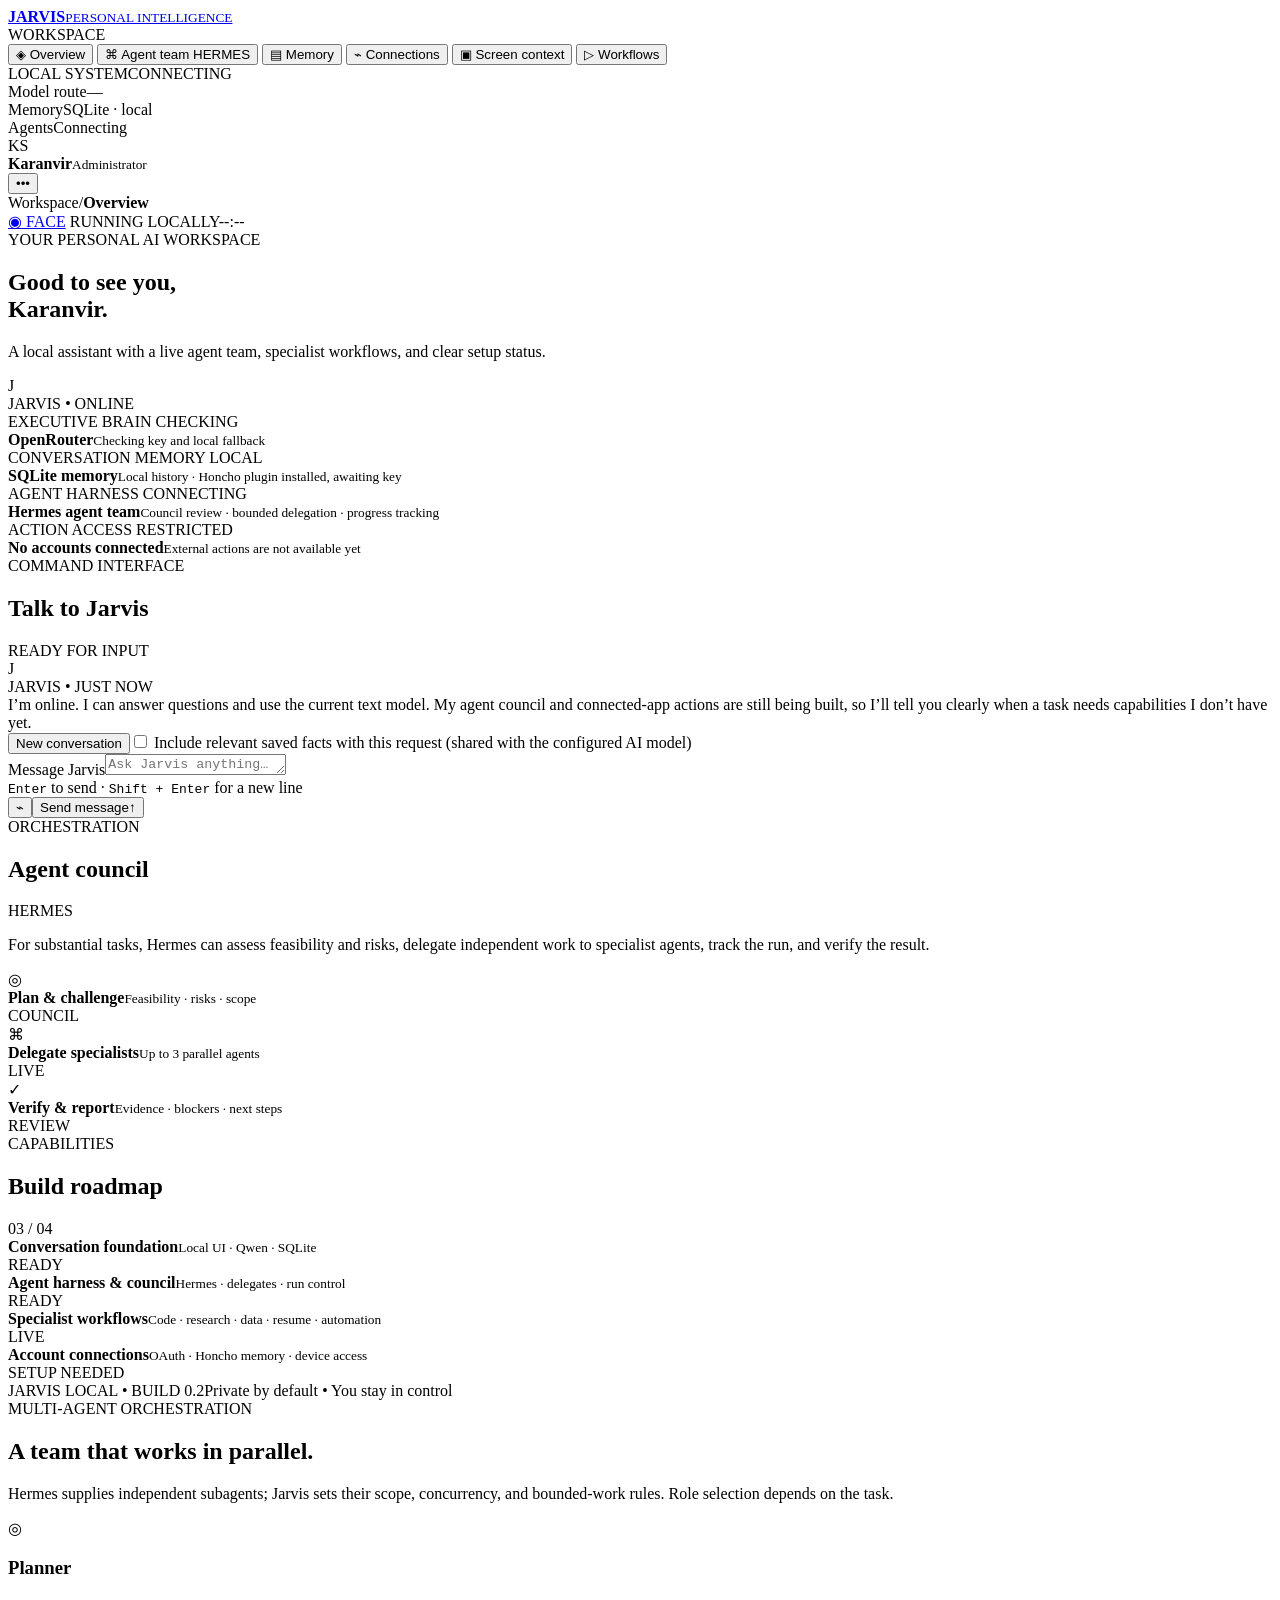
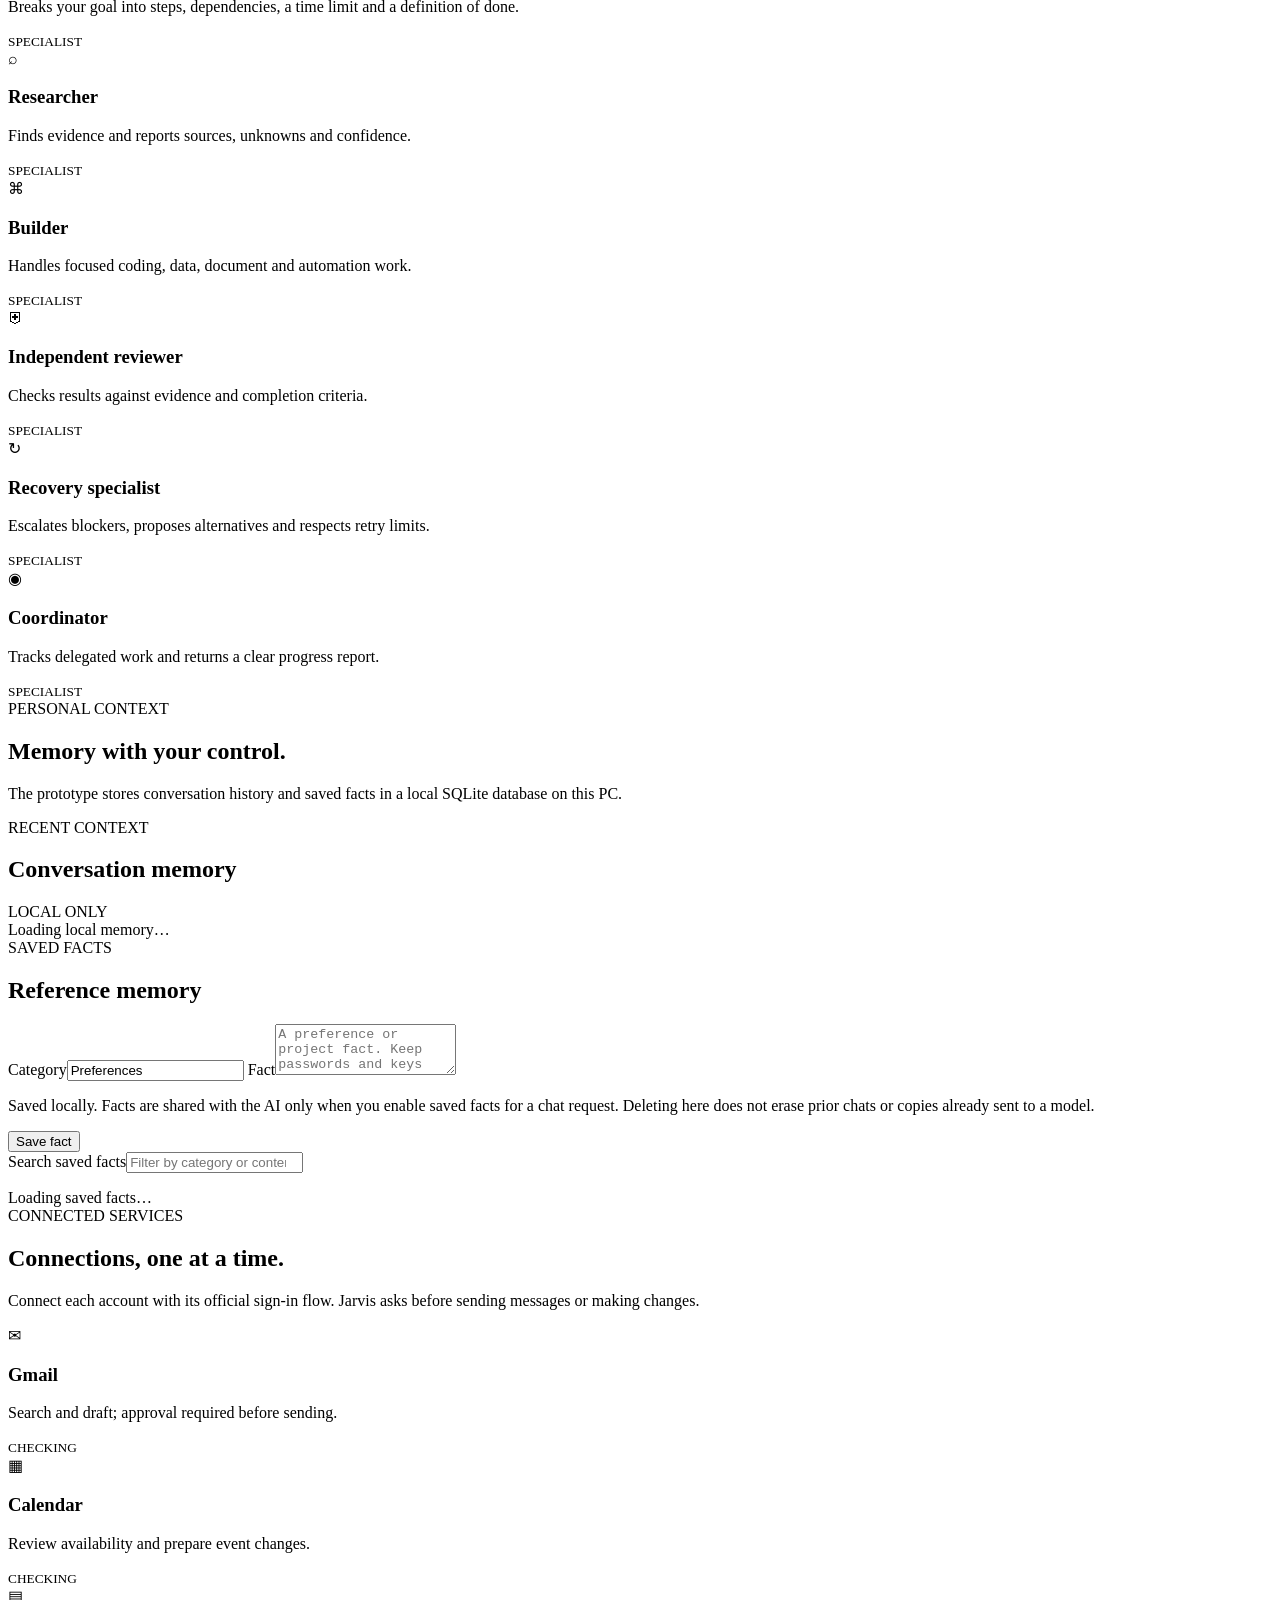
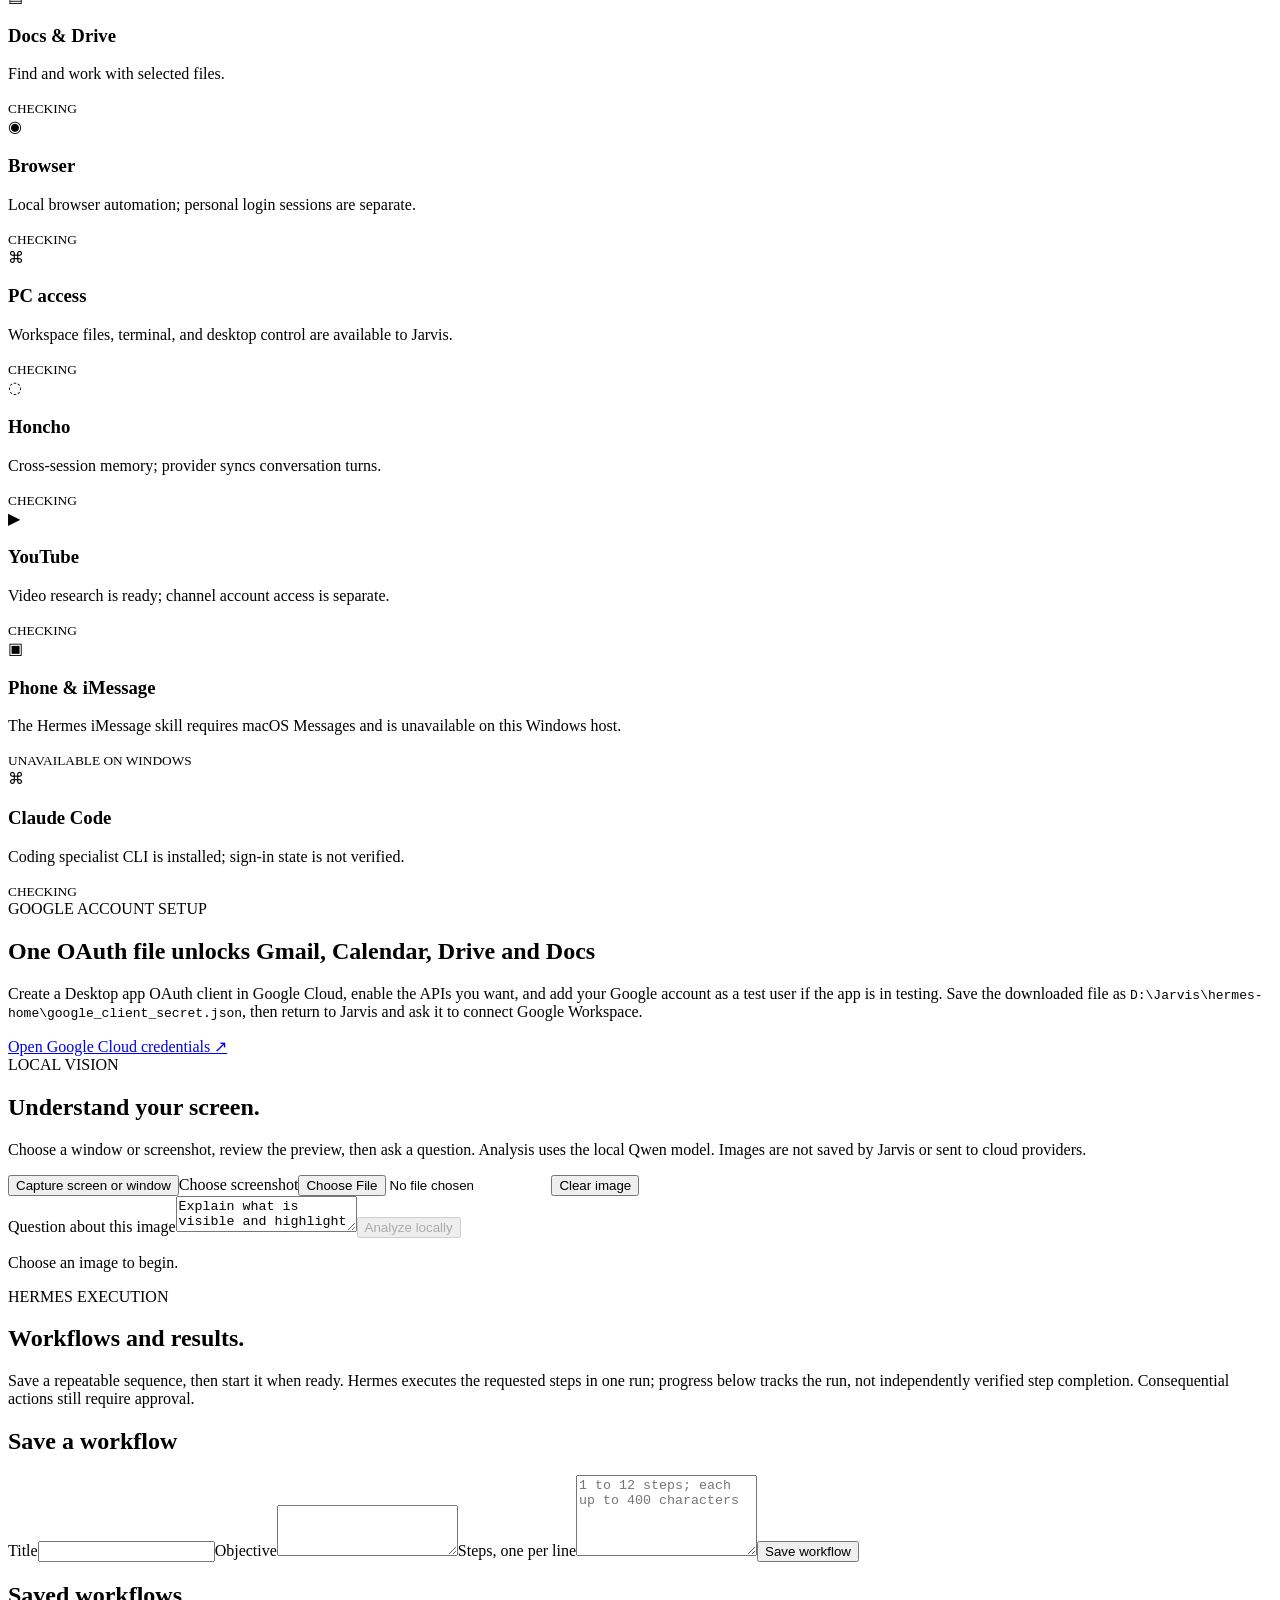
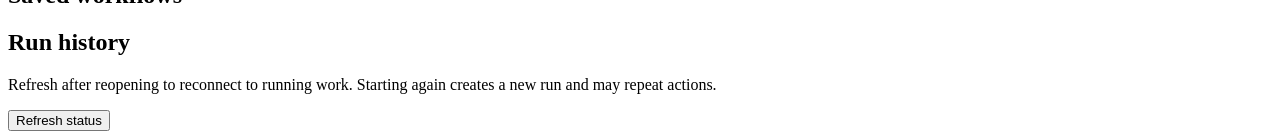
==== ui/index.html @ dfcf256e "Initial release: Jarvis memory, local vision, workflows, and chat recovery" ====
<!doctype html>
<html lang="en">
<head>
  <meta charset="utf-8">
  <meta name="viewport" content="width=device-width, initial-scale=1">
  <meta name="theme-color" content="#090d12">
  <title>JARVIS — Personal Intelligence</title>
  <link rel="stylesheet" href="/styles/app.css">
</head>
<body>
  <div class="app-shell">
    <aside class="sidebar">
      <a class="brand" href="#overview" aria-label="Jarvis home">
        <span class="brand-mark"><span></span><span></span><span></span><span></span></span>
        <span class="brand-copy"><strong>JARVIS</strong><small>PERSONAL INTELLIGENCE</small></span>
      </a>
      <div class="workspace-label">WORKSPACE</div>
      <nav class="nav-list" aria-label="Main navigation">
        <button class="nav-item active" data-view="overview"><span class="nav-icon">◈</span> Overview</button>
        <button class="nav-item" data-view="agents"><span class="nav-icon">⌘</span> Agent team <span class="nav-badge">HERMES</span></button>
        <button class="nav-item" data-view="memory"><span class="nav-icon">▤</span> Memory</button>
        <button class="nav-item" data-view="connections"><span class="nav-icon">⌁</span> Connections</button>
        <button class="nav-item" data-view="screen"><span class="nav-icon">▣</span> Screen context</button>
        <button class="nav-item" data-view="workflows"><span class="nav-icon">▷</span> Workflows</button>
      </nav>
      <div class="sidebar-spacer"></div>
      <div class="system-card">
        <div class="system-card-head"><span class="pulse-dot"></span><span>LOCAL SYSTEM</span><span class="system-state" id="service-state">CONNECTING</span></div>
        <div class="system-row"><span>Model route</span><span id="model-route">—</span></div>
        <div class="system-row"><span>Memory</span><span>SQLite · local</span></div>
        <div class="system-row"><span>Agents</span><span id="agent-state" class="muted">Connecting</span></div>
      </div>
      <div class="profile"><div class="avatar">KS</div><div><strong>Karanvir</strong><small>Administrator</small></div><button class="more-button" aria-label="Profile options">•••</button></div>
    </aside>

    <main class="main-area">
      <header class="topbar">
        <div class="breadcrumbs"><span>Workspace</span><span class="crumb-sep">/</span><strong id="crumb-current">Overview</strong></div>
        <div class="topbar-right"><a class="visualizer-launch" href="/visualizer.html" target="_blank" rel="noopener"><span>◉</span> FACE</a><span class="local-badge"><span></span> RUNNING LOCALLY</span><span class="topbar-divider"></span><span class="clock" id="clock">--:--</span></div>
      </header>

      <section class="view active-view" id="view-overview">
        <div class="welcome-row"><div><div class="eyebrow"><span class="eyebrow-line"></span> YOUR PERSONAL AI WORKSPACE</div><h1>Good to see you,<br><span>Karanvir.</span></h1><p class="welcome-subtitle">A local assistant with a live agent team, specialist workflows, and clear setup status.</p></div><div class="orb-wrap" aria-hidden="true"><div class="orb-ring ring-one"></div><div class="orb-ring ring-two"></div><div class="orb-core"><span>J</span></div><div class="orb-caption">JARVIS <i>•</i> ONLINE</div></div></div>

        <div class="stat-grid">
          <article class="stat-card"><div class="stat-top"><span>EXECUTIVE BRAIN</span><span class="status-pill" id="brain-pill"><i></i> CHECKING</span></div><strong id="brain-value">OpenRouter</strong><small id="brain-note">Checking key and local fallback</small></article>
          <article class="stat-card"><div class="stat-top"><span>CONVERSATION MEMORY</span><span class="status-pill neutral"><i></i> LOCAL</span></div><strong>SQLite memory</strong><small>Local history · Honcho plugin installed, awaiting key</small></article>
          <article class="stat-card"><div class="stat-top"><span>AGENT HARNESS</span><span class="status-pill neutral" id="harness-pill"><i></i> CONNECTING</span></div><strong>Hermes agent team</strong><small id="harness-note">Council review · bounded delegation · progress tracking</small></article>
          <article class="stat-card"><div class="stat-top"><span>ACTION ACCESS</span><span class="status-pill good"><i></i> RESTRICTED</span></div><strong>No accounts connected</strong><small>External actions are not available yet</small></article>
        </div>

        <div class="content-grid">
          <section class="panel chat-panel" id="chat-panel">
            <div class="panel-heading"><div><div class="section-kicker">COMMAND INTERFACE</div><h2>Talk to Jarvis</h2></div><span class="panel-caption"><span class="pulse-dot"></span> READY FOR INPUT</span></div>
            <div class="chat-feed" id="chat-feed" aria-live="polite">
              <div class="message assistant-message"><div class="message-avatar">J</div><div class="message-body"><div class="message-meta">JARVIS <span>•</span> JUST NOW</div><div class="message-bubble">I’m online. I can answer questions and use the current text model. My agent council and connected-app actions are still being built, so I’ll tell you clearly when a task needs capabilities I don’t have yet.</div></div></div>
            </div>
            <button type="button" class="run-stop" id="new-conversation">New conversation</button><label class="memory-consent"><input type="checkbox" id="include-memory"> Include relevant saved facts with this request (shared with the configured AI model)</label><form class="composer" id="chat-form"><label for="message-input" class="sr-only">Message Jarvis</label><textarea id="message-input" rows="1" maxlength="8000" placeholder="Ask Jarvis anything…" required></textarea><div class="composer-bottom"><span class="composer-hint"><kbd>Enter</kbd> to send <span>·</span> <kbd>Shift + Enter</kbd> for a new line</span><div class="composer-actions"><button class="voice-input" id="voice-input" type="button" aria-label="Speak to Jarvis" title="Speak to Jarvis">⌁</button><button class="send-button" type="submit"><span>Send message</span><b>↑</b></button></div></div></form>
          </section>

          <aside class="right-column">
            <section class="panel task-panel"><div class="panel-heading compact"><div><div class="section-kicker">ORCHESTRATION</div><h2>Agent council</h2></div><span class="coming-tag">HERMES</span></div><p class="panel-copy">For substantial tasks, Hermes can assess feasibility and risks, delegate independent work to specialist agents, track the run, and verify the result.</p><div class="council-flow"><div class="flow-node"><span class="flow-icon">◎</span><div><strong>Plan & challenge</strong><small>Feasibility · risks · scope</small></div><span class="flow-state">COUNCIL</span></div><div class="flow-connector"></div><div class="flow-node"><span class="flow-icon">⌘</span><div><strong>Delegate specialists</strong><small>Up to 3 parallel agents</small></div><span class="flow-state">LIVE</span></div><div class="flow-connector"></div><div class="flow-node"><span class="flow-icon">✓</span><div><strong>Verify & report</strong><small>Evidence · blockers · next steps</small></div><span class="flow-state">REVIEW</span></div></div></section>
            <section class="panel capabilities-panel"><div class="panel-heading compact"><div><div class="section-kicker">CAPABILITIES</div><h2>Build roadmap</h2></div><span class="roadmap-count">03 / 04</span></div><div class="roadmap-list"><div class="roadmap-item"><span class="roadmap-marker"></span><div><strong>Conversation foundation</strong><small>Local UI · Qwen · SQLite</small></div><span class="roadmap-status">READY</span></div><div class="roadmap-item"><span class="roadmap-marker"></span><div><strong>Agent harness & council</strong><small>Hermes · delegates · run control</small></div><span class="roadmap-status">READY</span></div><div class="roadmap-item current"><span class="roadmap-marker"></span><div><strong>Specialist workflows</strong><small>Code · research · data · resume · automation</small></div><span class="roadmap-status">LIVE</span></div><div class="roadmap-item"><span class="roadmap-marker"></span><div><strong>Account connections</strong><small>OAuth · Honcho memory · device access</small></div><span class="roadmap-status">SETUP NEEDED</span></div></div></section>
          </aside>
        </div>
        <footer class="footer-note"><span>JARVIS LOCAL <i>•</i> BUILD 0.2</span><span>Private by default <i>•</i> You stay in control</span></footer>
      </section>

      <section class="view placeholder-view" id="view-agents"><div class="eyebrow"><span class="eyebrow-line"></span> MULTI-AGENT ORCHESTRATION</div><h1>A team that <span>works in parallel.</span></h1><p class="welcome-subtitle">Hermes supplies independent subagents; Jarvis sets their scope, concurrency, and bounded-work rules. Role selection depends on the task.</p><div class="agent-grid"><article class="agent-card"><span>◎</span><div><h3>Planner</h3><p>Breaks your goal into steps, dependencies, a time limit and a definition of done.</p><small>SPECIALIST</small></div></article><article class="agent-card"><span>⌕</span><div><h3>Researcher</h3><p>Finds evidence and reports sources, unknowns and confidence.</p><small>SPECIALIST</small></div></article><article class="agent-card"><span>⌘</span><div><h3>Builder</h3><p>Handles focused coding, data, document and automation work.</p><small>SPECIALIST</small></div></article><article class="agent-card"><span>⛨</span><div><h3>Independent reviewer</h3><p>Checks results against evidence and completion criteria.</p><small>SPECIALIST</small></div></article><article class="agent-card"><span>↻</span><div><h3>Recovery specialist</h3><p>Escalates blockers, proposes alternatives and respects retry limits.</p><small>SPECIALIST</small></div></article><article class="agent-card"><span>◉</span><div><h3>Coordinator</h3><p>Tracks delegated work and returns a clear progress report.</p><small>SPECIALIST</small></div></article></div></section>

      <section class="view placeholder-view" id="view-memory"><div class="eyebrow"><span class="eyebrow-line"></span> PERSONAL CONTEXT</div><h1>Memory with <span>your control.</span></h1><p class="welcome-subtitle">The prototype stores conversation history and saved facts in a local SQLite database on this PC.</p><div class="memory-layout"><div class="panel memory-main"><div class="panel-heading"><div><div class="section-kicker">RECENT CONTEXT</div><h2>Conversation memory</h2></div><span class="coming-tag">LOCAL ONLY</span></div><div id="memory-messages" class="memory-list"><div class="empty-state">Loading local memory…</div></div></div><div class="panel memory-main"><div class="panel-heading"><div><div class="section-kicker">SAVED FACTS</div><h2>Reference memory</h2></div></div><form id="memory-form" class="memory-editor">
<input type="hidden" id="memory-id">
<label>Category<input id="memory-category" maxlength="80" value="Preferences" required></label>
<label>Fact<textarea id="memory-content" maxlength="2000" rows="3" placeholder="A preference or project fact. Keep passwords and keys out of memory." required></textarea></label>
<p>Saved locally. Facts are shared with the AI only when you enable saved facts for a chat request. Deleting here does not erase prior chats or copies already sent to a model.</p>
<div><button type="submit" class="run-stop">Save fact</button> <button type="button" id="memory-cancel" class="run-stop" hidden>Cancel edit</button></div>
</form><label class="memory-search">Search saved facts<input type="search" id="memory-search" placeholder="Filter by category or content"></label>
<p id="memory-feedback" role="status" aria-live="polite"></p><div id="memory-facts" class="memory-list"><div class="empty-state">Loading saved facts…</div></div></div></div></section>

      <section class="view placeholder-view" id="view-connections"><div class="eyebrow"><span class="eyebrow-line"></span> CONNECTED SERVICES</div><h1>Connections, <span>one at a time.</span></h1><p class="welcome-subtitle">Connect each account with its official sign-in flow. Jarvis asks before sending messages or making changes.</p><div class="integration-grid"><article class="integration-card"><span class="integration-icon">✉</span><div><h3>Gmail</h3><p>Search and draft; approval required before sending.</p><small id="gmail-state">CHECKING</small></div></article><article class="integration-card"><span class="integration-icon">▦</span><div><h3>Calendar</h3><p>Review availability and prepare event changes.</p><small id="calendar-state">CHECKING</small></div></article><article class="integration-card"><span class="integration-icon">▤</span><div><h3>Docs & Drive</h3><p>Find and work with selected files.</p><small id="drive-state">CHECKING</small></div></article><article class="integration-card"><span class="integration-icon">◉</span><div><h3>Browser</h3><p>Local browser automation; personal login sessions are separate.</p><small id="browser-state">CHECKING</small></div></article><article class="integration-card"><span class="integration-icon">⌘</span><div><h3>PC access</h3><p>Workspace files, terminal, and desktop control are available to Jarvis.</p><small id="pc-state">CHECKING</small></div></article><article class="integration-card"><span class="integration-icon">◌</span><div><h3>Honcho</h3><p>Cross-session memory; provider syncs conversation turns.</p><small id="honcho-state">CHECKING</small></div></article><article class="integration-card"><span class="integration-icon">▶</span><div><h3>YouTube</h3><p>Video research is ready; channel account access is separate.</p><small id="youtube-state">CHECKING</small></div></article><article class="integration-card"><span class="integration-icon">▣</span><div><h3>Phone & iMessage</h3><p>The Hermes iMessage skill requires macOS Messages and is unavailable on this Windows host.</p><small>UNAVAILABLE ON WINDOWS</small></div></article><article class="integration-card"><span class="integration-icon">⌘</span><div><h3>Claude Code</h3><p>Coding specialist CLI is installed; sign-in state is not verified.</p><small id="claude-code-state">CHECKING</small></div></article></div><article class="panel google-setup"><div class="section-kicker">GOOGLE ACCOUNT SETUP</div><h2>One OAuth file unlocks Gmail, Calendar, Drive and Docs</h2><p>Create a Desktop app OAuth client in Google Cloud, enable the APIs you want, and add your Google account as a test user if the app is in testing. Save the downloaded file as <code>D:\Jarvis\hermes-home\google_client_secret.json</code>, then return to Jarvis and ask it to connect Google Workspace.</p><a class="button-link" href="https://console.cloud.google.com/apis/credentials" target="_blank" rel="noreferrer">Open Google Cloud credentials ↗</a></article></section>
      <section class="view placeholder-view" id="view-screen">
        <div class="eyebrow">LOCAL VISION</div><h1>Understand <span>your screen.</span></h1>
        <p class="welcome-subtitle">Choose a window or screenshot, review the preview, then ask a question. Analysis uses the local Qwen model. Images are not saved by Jarvis or sent to cloud providers.</p>
        <div class="panel feature-panel"><div class="feature-actions"><button type="button" class="run-stop" id="capture-screen">Capture screen or window</button><label class="run-stop">Choose screenshot<input type="file" id="screen-file" accept="image/png,image/jpeg,image/webp"></label><button type="button" class="run-stop" id="clear-screen">Clear image</button></div>
        <img id="screen-preview" alt="Selected screenshot preview" hidden>
        <form id="screen-form" class="memory-editor"><label>Question about this image<textarea id="screen-question" maxlength="2000" required rows="2">Explain what is visible and highlight anything I should check.</textarea></label><button type="submit" class="run-stop" id="analyze-screen" disabled>Analyze locally</button></form>
        <p id="screen-status" role="status" aria-live="polite">Choose an image to begin.</p><div id="screen-answer" class="memory-entry" hidden></div></div>
      </section>
      <section class="view placeholder-view" id="view-workflows">
        <div class="eyebrow">HERMES EXECUTION</div><h1>Workflows <span>and results.</span></h1>
        <p class="welcome-subtitle">Save a repeatable sequence, then start it when ready. Hermes executes the requested steps in one run; progress below tracks the run, not independently verified step completion. Consequential actions still require approval.</p>
        <div class="memory-layout"><div class="panel feature-panel"><h2>Save a workflow</h2><form id="workflow-form" class="memory-editor"><label>Title<input id="workflow-title" maxlength="100" required></label><label>Objective<textarea id="workflow-objective" maxlength="2000" required rows="3"></textarea></label><label>Steps, one per line<textarea id="workflow-steps" required rows="5" placeholder="1 to 12 steps; each up to 400 characters"></textarea></label><button type="submit" class="run-stop">Save workflow</button></form><p id="workflow-status" role="status" aria-live="polite"></p></div><div class="panel feature-panel"><h2>Saved workflows</h2><div id="workflow-list" class="memory-list"></div></div></div>
        <div class="panel feature-panel"><h2>Run history</h2><p>Refresh after reopening to reconnect to running work. Starting again creates a new run and may repeat actions.</p><button type="button" class="run-stop" id="refresh-workflows">Refresh status</button><div id="workflow-runs" class="memory-list"></div></div>
      </section>
    </main>
  </div>
  <script src="/components/app.js" defer></script>
  <script src="/components/features.js" defer></script>
</body>
</html>
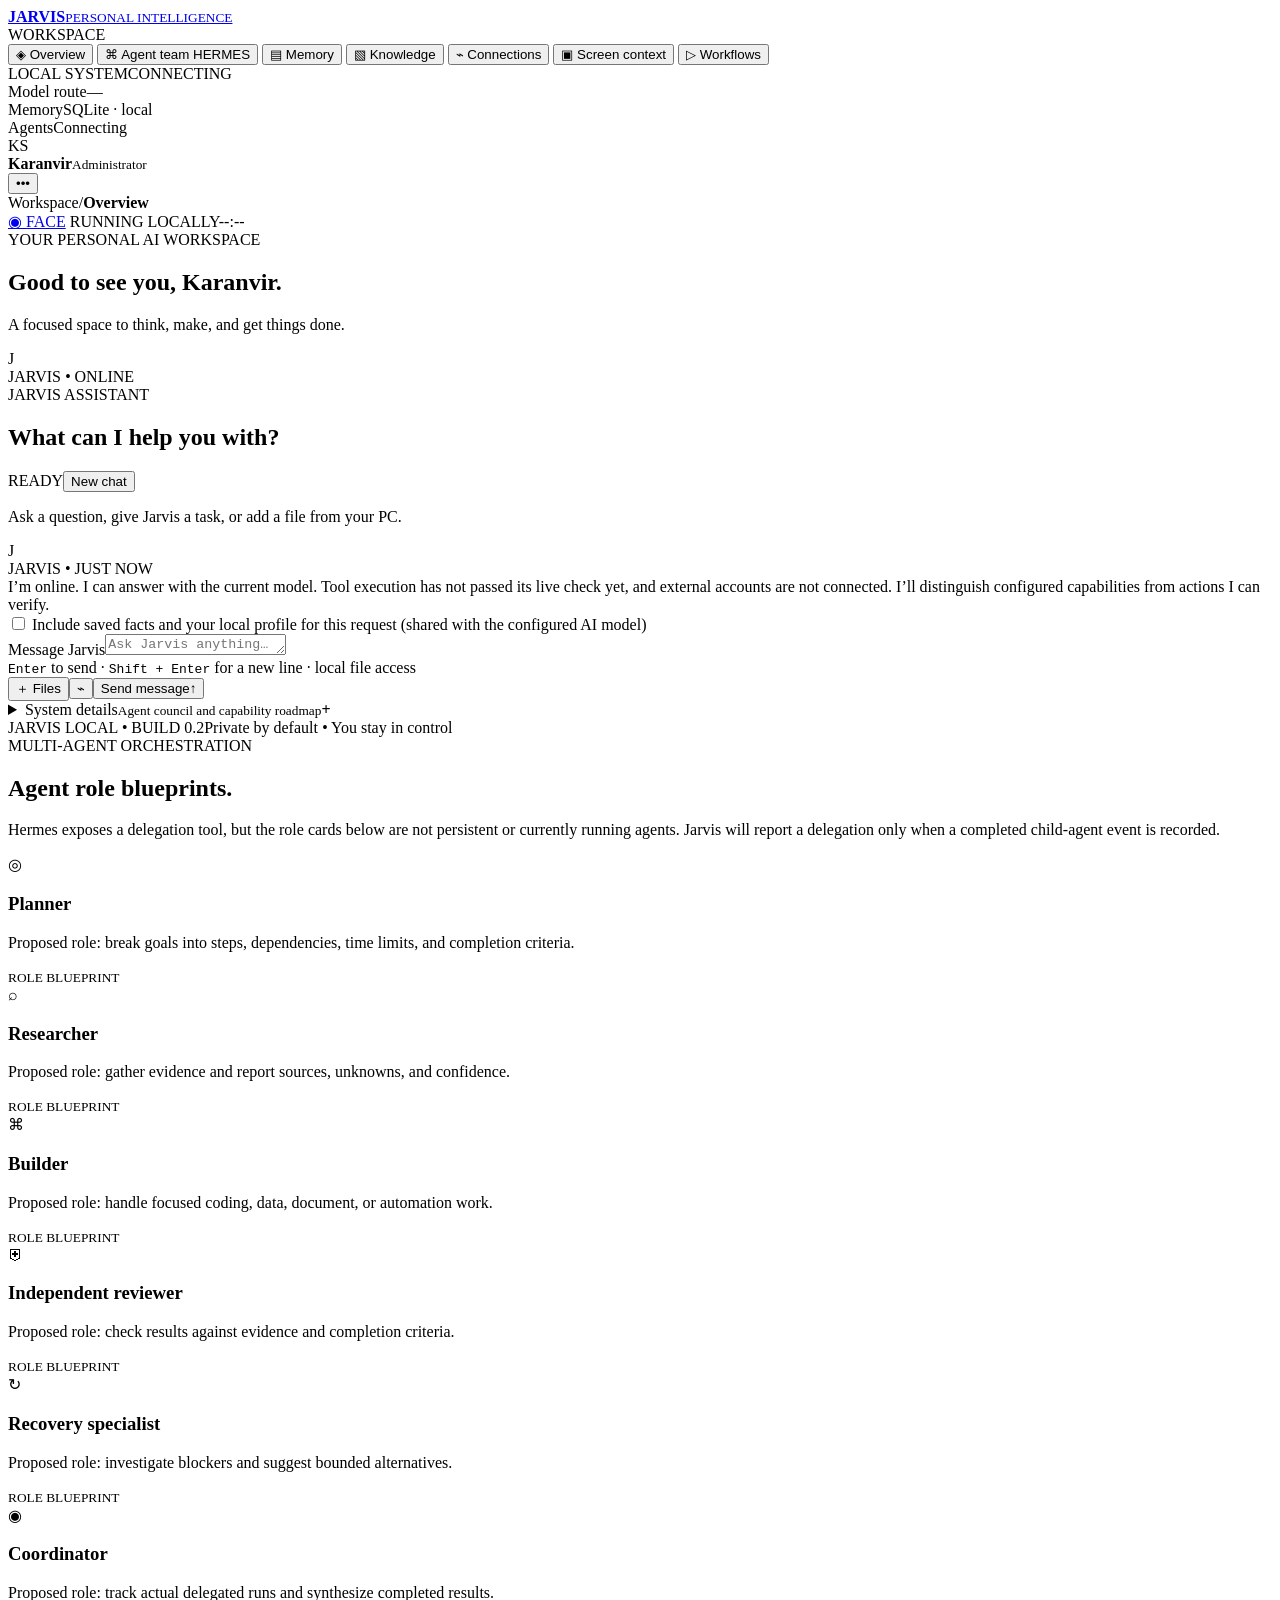
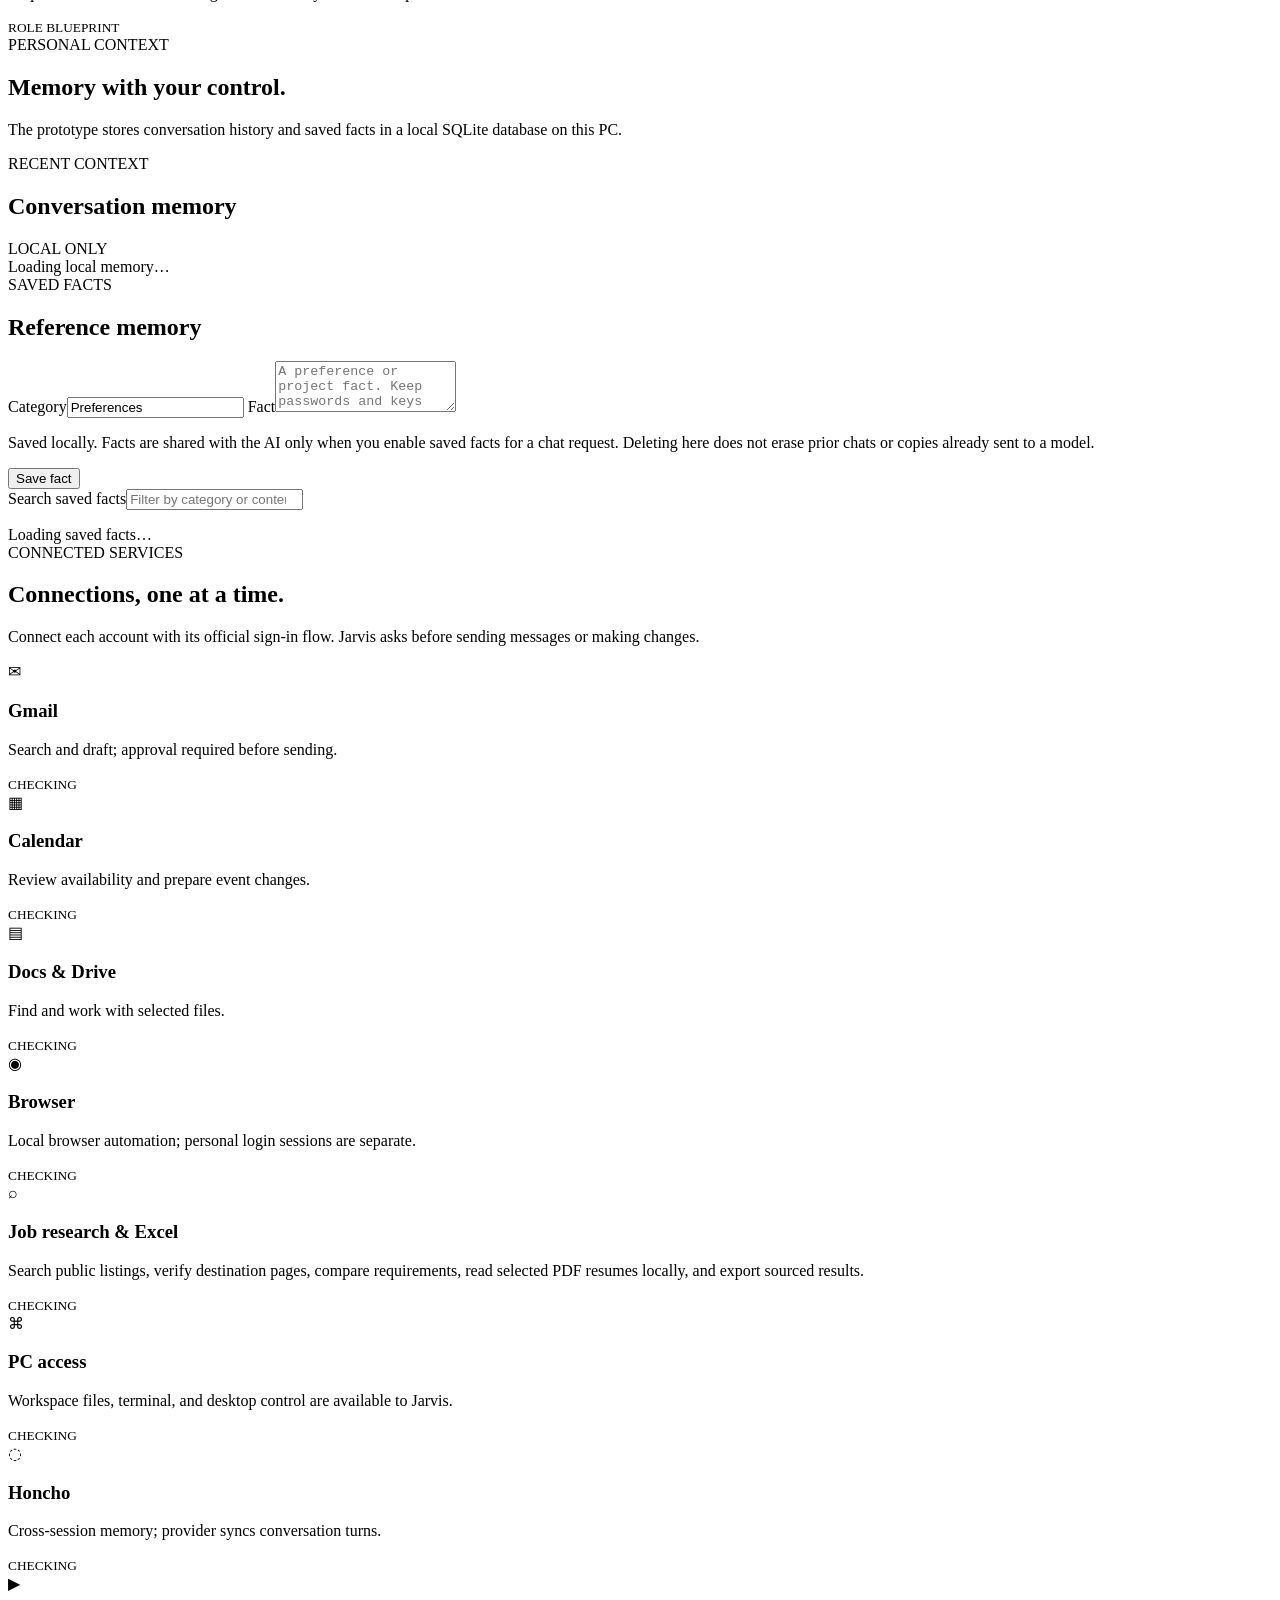
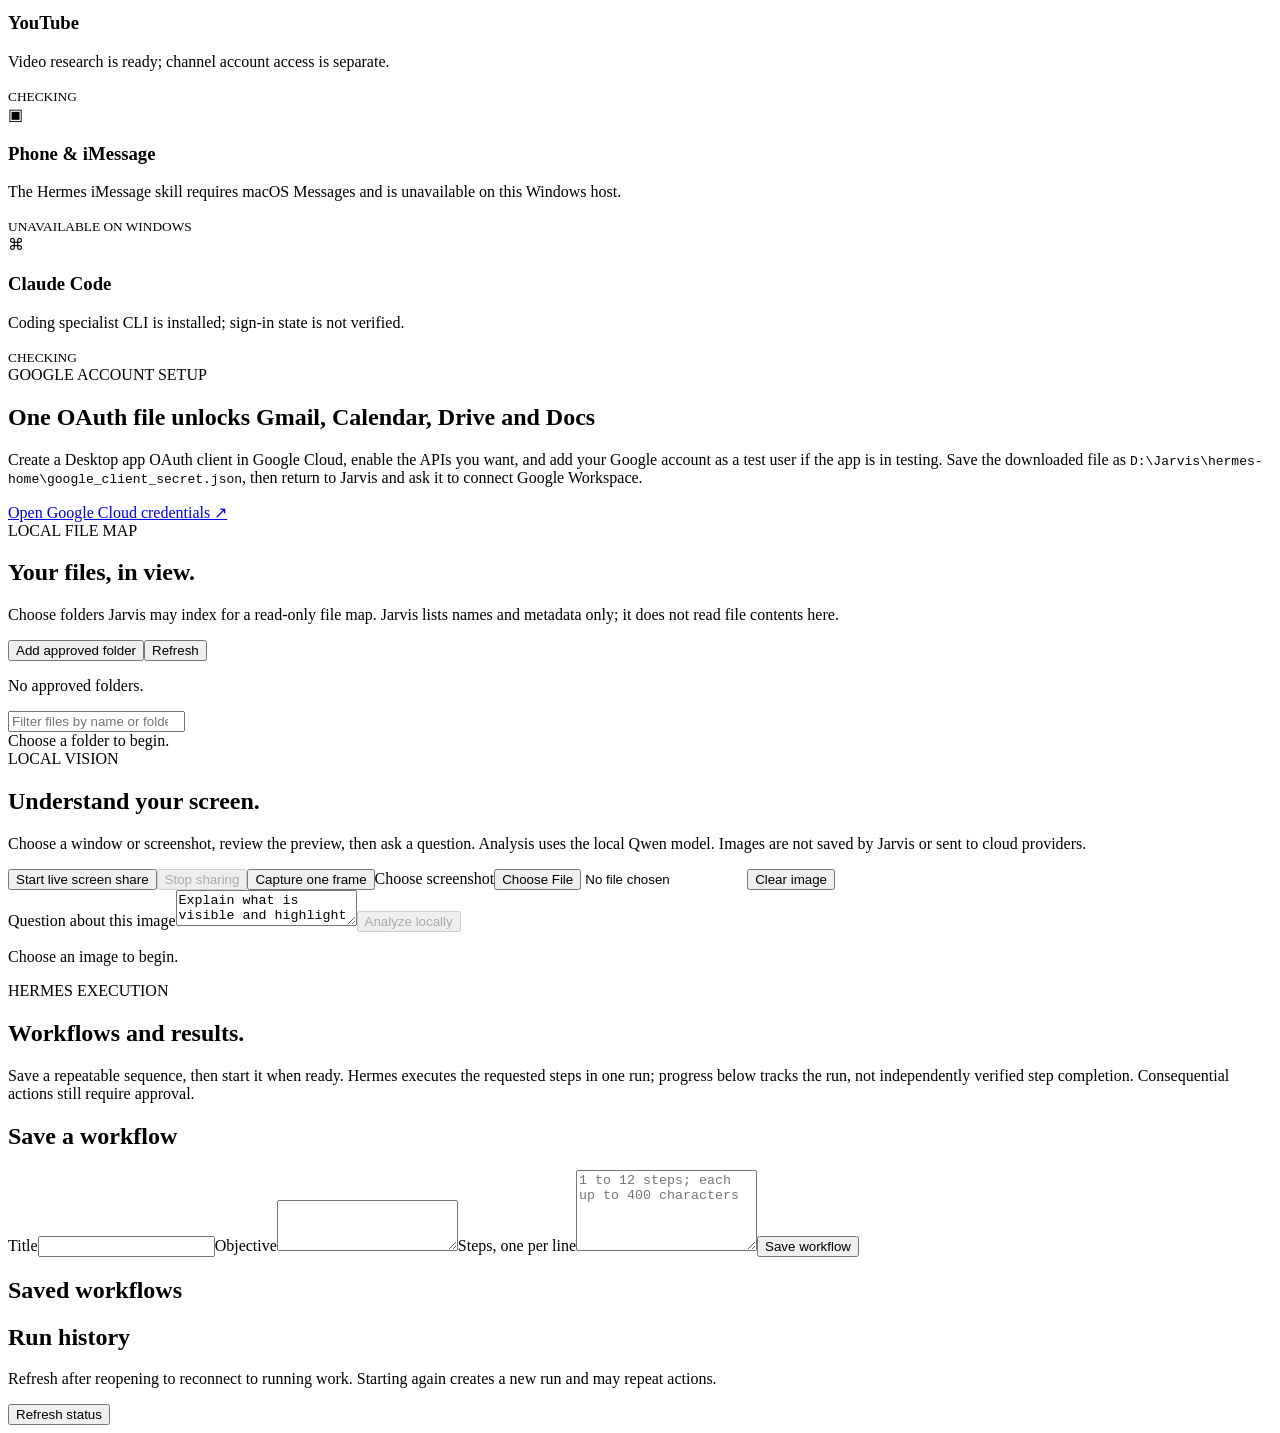
==== commit 8723ee30: "feat: improve Jarvis workflows and desktop tools" ====
--- a/ui/index.html
+++ b/ui/index.html
@@ -6,6 +6,8 @@
   <meta name="theme-color" content="#090d12">
   <title>JARVIS — Personal Intelligence</title>
   <link rel="stylesheet" href="/styles/app.css">
+  <link rel="stylesheet" href="/styles/overview-polish.css">
+  <link rel="stylesheet" href="/styles/feature-enhancements.css">
 </head>
 <body>
   <div class="app-shell">
@@ -19,6 +21,7 @@
         <button class="nav-item active" data-view="overview"><span class="nav-icon">◈</span> Overview</button>
         <button class="nav-item" data-view="agents"><span class="nav-icon">⌘</span> Agent team <span class="nav-badge">HERMES</span></button>
         <button class="nav-item" data-view="memory"><span class="nav-icon">▤</span> Memory</button>
+        <button class="nav-item" data-view="knowledge"><span class="nav-icon">▧</span> Knowledge</button>
         <button class="nav-item" data-view="connections"><span class="nav-icon">⌁</span> Connections</button>
         <button class="nav-item" data-view="screen"><span class="nav-icon">▣</span> Screen context</button>
         <button class="nav-item" data-view="workflows"><span class="nav-icon">▷</span> Workflows</button>
@@ -40,33 +43,35 @@
       </header>
 
       <section class="view active-view" id="view-overview">
-        <div class="welcome-row"><div><div class="eyebrow"><span class="eyebrow-line"></span> YOUR PERSONAL AI WORKSPACE</div><h1>Good to see you,<br><span>Karanvir.</span></h1><p class="welcome-subtitle">A local assistant with a live agent team, specialist workflows, and clear setup status.</p></div><div class="orb-wrap" aria-hidden="true"><div class="orb-ring ring-one"></div><div class="orb-ring ring-two"></div><div class="orb-core"><span>J</span></div><div class="orb-caption">JARVIS <i>•</i> ONLINE</div></div></div>
-
-        <div class="stat-grid">
-          <article class="stat-card"><div class="stat-top"><span>EXECUTIVE BRAIN</span><span class="status-pill" id="brain-pill"><i></i> CHECKING</span></div><strong id="brain-value">OpenRouter</strong><small id="brain-note">Checking key and local fallback</small></article>
-          <article class="stat-card"><div class="stat-top"><span>CONVERSATION MEMORY</span><span class="status-pill neutral"><i></i> LOCAL</span></div><strong>SQLite memory</strong><small>Local history · Honcho plugin installed, awaiting key</small></article>
-          <article class="stat-card"><div class="stat-top"><span>AGENT HARNESS</span><span class="status-pill neutral" id="harness-pill"><i></i> CONNECTING</span></div><strong>Hermes agent team</strong><small id="harness-note">Council review · bounded delegation · progress tracking</small></article>
-          <article class="stat-card"><div class="stat-top"><span>ACTION ACCESS</span><span class="status-pill good"><i></i> RESTRICTED</span></div><strong>No accounts connected</strong><small>External actions are not available yet</small></article>
-        </div>
+        <div class="welcome-row"><div><div class="eyebrow"><span class="eyebrow-line"></span> YOUR PERSONAL AI WORKSPACE</div><h1>Good to see you, <span>Karanvir.</span></h1><p class="welcome-subtitle">A focused space to think, make, and get things done.</p></div><div class="orb-wrap" aria-hidden="true"><div class="orb-ring ring-one"></div><div class="orb-ring ring-two"></div><div class="orb-core"><span>J</span></div><div class="orb-caption">JARVIS <i>•</i> ONLINE</div></div></div>
 
         <div class="content-grid">
           <section class="panel chat-panel" id="chat-panel">
-            <div class="panel-heading"><div><div class="section-kicker">COMMAND INTERFACE</div><h2>Talk to Jarvis</h2></div><span class="panel-caption"><span class="pulse-dot"></span> READY FOR INPUT</span></div>
+            <div class="panel-heading chat-heading"><div><div class="section-kicker">JARVIS ASSISTANT</div><h2>What can I help you with?</h2></div><div class="chat-heading-actions"><span class="panel-caption"><span class="pulse-dot"></span> READY</span><button type="button" class="run-stop" id="new-conversation">New chat</button></div></div>
+            <p class="chat-subhead">Ask a question, give Jarvis a task, or add a file from your PC.</p>
             <div class="chat-feed" id="chat-feed" aria-live="polite">
-              <div class="message assistant-message"><div class="message-avatar">J</div><div class="message-body"><div class="message-meta">JARVIS <span>•</span> JUST NOW</div><div class="message-bubble">I’m online. I can answer questions and use the current text model. My agent council and connected-app actions are still being built, so I’ll tell you clearly when a task needs capabilities I don’t have yet.</div></div></div>
+              <div class="message assistant-message"><div class="message-avatar">J</div><div class="message-body"><div class="message-meta">JARVIS <span>•</span> JUST NOW</div><div class="message-bubble">I’m online. I can answer with the current model. Tool execution has not passed its live check yet, and external accounts are not connected. I’ll distinguish configured capabilities from actions I can verify.</div></div></div>
             </div>
-            <button type="button" class="run-stop" id="new-conversation">New conversation</button><label class="memory-consent"><input type="checkbox" id="include-memory"> Include relevant saved facts with this request (shared with the configured AI model)</label><form class="composer" id="chat-form"><label for="message-input" class="sr-only">Message Jarvis</label><textarea id="message-input" rows="1" maxlength="8000" placeholder="Ask Jarvis anything…" required></textarea><div class="composer-bottom"><span class="composer-hint"><kbd>Enter</kbd> to send <span>·</span> <kbd>Shift + Enter</kbd> for a new line</span><div class="composer-actions"><button class="voice-input" id="voice-input" type="button" aria-label="Speak to Jarvis" title="Speak to Jarvis">⌁</button><button class="send-button" type="submit"><span>Send message</span><b>↑</b></button></div></div></form>
+            <label class="memory-consent"><input type="checkbox" id="include-memory"> Include saved facts and your local profile for this request (shared with the configured AI model)</label><form class="composer" id="chat-form"><label for="message-input" class="sr-only">Message Jarvis</label><textarea id="message-input" rows="1" maxlength="8000" placeholder="Ask Jarvis anything…"></textarea><div id="attached-files" class="attached-files" aria-live="polite" hidden></div><div class="composer-bottom"><span class="composer-hint"><kbd>Enter</kbd> to send <span>·</span> <kbd>Shift + Enter</kbd> for a new line <span>·</span> local file access</span><div class="composer-actions"><button class="attach-files" id="attach-files" type="button" aria-label="Choose local files" title="Choose local files from this PC">＋ Files</button><button class="voice-input" id="voice-input" type="button" aria-label="Speak to Jarvis" title="Speak to Jarvis">⌁</button><button class="send-button" type="submit"><span>Send message</span><b>↑</b></button></div></div></form>
           </section>
+        </div>
 
-          <aside class="right-column">
-            <section class="panel task-panel"><div class="panel-heading compact"><div><div class="section-kicker">ORCHESTRATION</div><h2>Agent council</h2></div><span class="coming-tag">HERMES</span></div><p class="panel-copy">For substantial tasks, Hermes can assess feasibility and risks, delegate independent work to specialist agents, track the run, and verify the result.</p><div class="council-flow"><div class="flow-node"><span class="flow-icon">◎</span><div><strong>Plan & challenge</strong><small>Feasibility · risks · scope</small></div><span class="flow-state">COUNCIL</span></div><div class="flow-connector"></div><div class="flow-node"><span class="flow-icon">⌘</span><div><strong>Delegate specialists</strong><small>Up to 3 parallel agents</small></div><span class="flow-state">LIVE</span></div><div class="flow-connector"></div><div class="flow-node"><span class="flow-icon">✓</span><div><strong>Verify & report</strong><small>Evidence · blockers · next steps</small></div><span class="flow-state">REVIEW</span></div></div></section>
-            <section class="panel capabilities-panel"><div class="panel-heading compact"><div><div class="section-kicker">CAPABILITIES</div><h2>Build roadmap</h2></div><span class="roadmap-count">03 / 04</span></div><div class="roadmap-list"><div class="roadmap-item"><span class="roadmap-marker"></span><div><strong>Conversation foundation</strong><small>Local UI · Qwen · SQLite</small></div><span class="roadmap-status">READY</span></div><div class="roadmap-item"><span class="roadmap-marker"></span><div><strong>Agent harness & council</strong><small>Hermes · delegates · run control</small></div><span class="roadmap-status">READY</span></div><div class="roadmap-item current"><span class="roadmap-marker"></span><div><strong>Specialist workflows</strong><small>Code · research · data · resume · automation</small></div><span class="roadmap-status">LIVE</span></div><div class="roadmap-item"><span class="roadmap-marker"></span><div><strong>Account connections</strong><small>OAuth · Honcho memory · device access</small></div><span class="roadmap-status">SETUP NEEDED</span></div></div></section>
-          </aside>
-        </div>
+        <details class="overview-details">
+          <summary><span>System details</span><small>Agent council and capability roadmap</small><b aria-hidden="true">+</b></summary>
+          <div class="overview-status-detail-grid">
+            <article class="stat-card"><div class="stat-top"><span>MODEL</span><span class="status-pill" id="brain-pill"><i></i> CHECKING</span></div><strong id="brain-value">OpenRouter</strong><small id="brain-note">Checking key and local fallback</small></article>
+            <article class="stat-card"><div class="stat-top"><span>MEMORY</span><span class="status-pill neutral"><i></i> LOCAL</span></div><strong>SQLite memory</strong><small id="memory-note">Local facts and profile reference status</small></article>
+            <article class="stat-card"><div class="stat-top"><span>AGENT HARNESS</span><span class="status-pill neutral" id="harness-pill"><i></i> CONNECTING</span></div><strong>Hermes runtime</strong><small id="harness-note">Connection and tool execution are checked separately</small></article>
+          </div>
+          <div class="overview-detail-grid">
+            <section class="panel task-panel"><div class="panel-heading compact"><div><div class="section-kicker">ORCHESTRATION</div><h2>Agent council</h2></div><span class="coming-tag">HERMES</span></div><p class="panel-copy">Hermes and delegation are configured. A live acceptance run did not produce tool-call or delegate events, so action claims are not verified yet.</p><div class="council-flow"><div class="flow-node"><span class="flow-icon">◎</span><div><strong>Plan & challenge</strong><small>Protocol described in instructions</small></div><span class="flow-state">CONFIGURED</span></div><div class="flow-connector"></div><div class="flow-node"><span class="flow-icon">⌘</span><div><strong>Delegate specialists</strong><small>Up to 3 parallel agents</small></div><span class="flow-state">UNVERIFIED</span></div><div class="flow-connector"></div><div class="flow-node"><span class="flow-icon">✓</span><div><strong>Verify & report</strong><small>Require observable evidence</small></div><span class="flow-state">NEEDED</span></div></div></section>
+            <section class="panel capabilities-panel"><div class="panel-heading compact"><div><div class="section-kicker">CAPABILITIES</div><h2>Build roadmap</h2></div><span class="roadmap-count">02 / 04</span></div><div class="roadmap-list"><div class="roadmap-item"><span class="roadmap-marker"></span><div><strong>Conversation foundation</strong><small>Local UI · Qwen · SQLite</small></div><span class="roadmap-status">READY</span></div><div class="roadmap-item"><span class="roadmap-marker"></span><div><strong>Hermes harness</strong><small>Runtime connected · tool use unverified</small></div><span class="roadmap-status">PARTIAL</span></div><div class="roadmap-item current"><span class="roadmap-marker"></span><div><strong>Specialist workflows</strong><small>Skill library available · execution unverified</small></div><span class="roadmap-status">PARTIAL</span></div><div class="roadmap-item"><span class="roadmap-marker"></span><div><strong>Account connections</strong><small>Google OAuth · Honcho · YouTube sign-in</small></div><span class="roadmap-status">SETUP NEEDED</span></div></div></section>
+          </div>
+        </details>
         <footer class="footer-note"><span>JARVIS LOCAL <i>•</i> BUILD 0.2</span><span>Private by default <i>•</i> You stay in control</span></footer>
       </section>
 
-      <section class="view placeholder-view" id="view-agents"><div class="eyebrow"><span class="eyebrow-line"></span> MULTI-AGENT ORCHESTRATION</div><h1>A team that <span>works in parallel.</span></h1><p class="welcome-subtitle">Hermes supplies independent subagents; Jarvis sets their scope, concurrency, and bounded-work rules. Role selection depends on the task.</p><div class="agent-grid"><article class="agent-card"><span>◎</span><div><h3>Planner</h3><p>Breaks your goal into steps, dependencies, a time limit and a definition of done.</p><small>SPECIALIST</small></div></article><article class="agent-card"><span>⌕</span><div><h3>Researcher</h3><p>Finds evidence and reports sources, unknowns and confidence.</p><small>SPECIALIST</small></div></article><article class="agent-card"><span>⌘</span><div><h3>Builder</h3><p>Handles focused coding, data, document and automation work.</p><small>SPECIALIST</small></div></article><article class="agent-card"><span>⛨</span><div><h3>Independent reviewer</h3><p>Checks results against evidence and completion criteria.</p><small>SPECIALIST</small></div></article><article class="agent-card"><span>↻</span><div><h3>Recovery specialist</h3><p>Escalates blockers, proposes alternatives and respects retry limits.</p><small>SPECIALIST</small></div></article><article class="agent-card"><span>◉</span><div><h3>Coordinator</h3><p>Tracks delegated work and returns a clear progress report.</p><small>SPECIALIST</small></div></article></div></section>
+      <section class="view placeholder-view" id="view-agents"><div class="eyebrow"><span class="eyebrow-line"></span> MULTI-AGENT ORCHESTRATION</div><h1>Agent role <span>blueprints.</span></h1><p id="agents-status" class="welcome-subtitle">Hermes exposes a delegation tool, but the role cards below are not persistent or currently running agents. Jarvis will report a delegation only when a completed child-agent event is recorded.</p><div class="agent-grid"><article class="agent-card"><span>◎</span><div><h3>Planner</h3><p>Proposed role: break goals into steps, dependencies, time limits, and completion criteria.</p><small>ROLE BLUEPRINT</small></div></article><article class="agent-card"><span>⌕</span><div><h3>Researcher</h3><p>Proposed role: gather evidence and report sources, unknowns, and confidence.</p><small>ROLE BLUEPRINT</small></div></article><article class="agent-card"><span>⌘</span><div><h3>Builder</h3><p>Proposed role: handle focused coding, data, document, or automation work.</p><small>ROLE BLUEPRINT</small></div></article><article class="agent-card"><span>⛨</span><div><h3>Independent reviewer</h3><p>Proposed role: check results against evidence and completion criteria.</p><small>ROLE BLUEPRINT</small></div></article><article class="agent-card"><span>↻</span><div><h3>Recovery specialist</h3><p>Proposed role: investigate blockers and suggest bounded alternatives.</p><small>ROLE BLUEPRINT</small></div></article><article class="agent-card"><span>◉</span><div><h3>Coordinator</h3><p>Proposed role: track actual delegated runs and synthesize completed results.</p><small>ROLE BLUEPRINT</small></div></article></div></section>
 
       <section class="view placeholder-view" id="view-memory"><div class="eyebrow"><span class="eyebrow-line"></span> PERSONAL CONTEXT</div><h1>Memory with <span>your control.</span></h1><p class="welcome-subtitle">The prototype stores conversation history and saved facts in a local SQLite database on this PC.</p><div class="memory-layout"><div class="panel memory-main"><div class="panel-heading"><div><div class="section-kicker">RECENT CONTEXT</div><h2>Conversation memory</h2></div><span class="coming-tag">LOCAL ONLY</span></div><div id="memory-messages" class="memory-list"><div class="empty-state">Loading local memory…</div></div></div><div class="panel memory-main"><div class="panel-heading"><div><div class="section-kicker">SAVED FACTS</div><h2>Reference memory</h2></div></div><form id="memory-form" class="memory-editor">
 <input type="hidden" id="memory-id">
@@ -77,11 +82,12 @@
 </form><label class="memory-search">Search saved facts<input type="search" id="memory-search" placeholder="Filter by category or content"></label>
 <p id="memory-feedback" role="status" aria-live="polite"></p><div id="memory-facts" class="memory-list"><div class="empty-state">Loading saved facts…</div></div></div></div></section>
 
-      <section class="view placeholder-view" id="view-connections"><div class="eyebrow"><span class="eyebrow-line"></span> CONNECTED SERVICES</div><h1>Connections, <span>one at a time.</span></h1><p class="welcome-subtitle">Connect each account with its official sign-in flow. Jarvis asks before sending messages or making changes.</p><div class="integration-grid"><article class="integration-card"><span class="integration-icon">✉</span><div><h3>Gmail</h3><p>Search and draft; approval required before sending.</p><small id="gmail-state">CHECKING</small></div></article><article class="integration-card"><span class="integration-icon">▦</span><div><h3>Calendar</h3><p>Review availability and prepare event changes.</p><small id="calendar-state">CHECKING</small></div></article><article class="integration-card"><span class="integration-icon">▤</span><div><h3>Docs & Drive</h3><p>Find and work with selected files.</p><small id="drive-state">CHECKING</small></div></article><article class="integration-card"><span class="integration-icon">◉</span><div><h3>Browser</h3><p>Local browser automation; personal login sessions are separate.</p><small id="browser-state">CHECKING</small></div></article><article class="integration-card"><span class="integration-icon">⌘</span><div><h3>PC access</h3><p>Workspace files, terminal, and desktop control are available to Jarvis.</p><small id="pc-state">CHECKING</small></div></article><article class="integration-card"><span class="integration-icon">◌</span><div><h3>Honcho</h3><p>Cross-session memory; provider syncs conversation turns.</p><small id="honcho-state">CHECKING</small></div></article><article class="integration-card"><span class="integration-icon">▶</span><div><h3>YouTube</h3><p>Video research is ready; channel account access is separate.</p><small id="youtube-state">CHECKING</small></div></article><article class="integration-card"><span class="integration-icon">▣</span><div><h3>Phone & iMessage</h3><p>The Hermes iMessage skill requires macOS Messages and is unavailable on this Windows host.</p><small>UNAVAILABLE ON WINDOWS</small></div></article><article class="integration-card"><span class="integration-icon">⌘</span><div><h3>Claude Code</h3><p>Coding specialist CLI is installed; sign-in state is not verified.</p><small id="claude-code-state">CHECKING</small></div></article></div><article class="panel google-setup"><div class="section-kicker">GOOGLE ACCOUNT SETUP</div><h2>One OAuth file unlocks Gmail, Calendar, Drive and Docs</h2><p>Create a Desktop app OAuth client in Google Cloud, enable the APIs you want, and add your Google account as a test user if the app is in testing. Save the downloaded file as <code>D:\Jarvis\hermes-home\google_client_secret.json</code>, then return to Jarvis and ask it to connect Google Workspace.</p><a class="button-link" href="https://console.cloud.google.com/apis/credentials" target="_blank" rel="noreferrer">Open Google Cloud credentials ↗</a></article></section>
+      <section class="view placeholder-view" id="view-connections"><div class="eyebrow"><span class="eyebrow-line"></span> CONNECTED SERVICES</div><h1>Connections, <span>one at a time.</span></h1><p class="welcome-subtitle">Connect each account with its official sign-in flow. Jarvis asks before sending messages or making changes.</p><div class="integration-grid"><article class="integration-card"><span class="integration-icon">✉</span><div><h3>Gmail</h3><p>Search and draft; approval required before sending.</p><small id="gmail-state">CHECKING</small></div></article><article class="integration-card"><span class="integration-icon">▦</span><div><h3>Calendar</h3><p>Review availability and prepare event changes.</p><small id="calendar-state">CHECKING</small></div></article><article class="integration-card"><span class="integration-icon">▤</span><div><h3>Docs & Drive</h3><p>Find and work with selected files.</p><small id="drive-state">CHECKING</small></div></article><article class="integration-card"><span class="integration-icon">◉</span><div><h3>Browser</h3><p>Local browser automation; personal login sessions are separate.</p><small id="browser-state">CHECKING</small></div></article><article class="integration-card"><span class="integration-icon">⌕</span><div><h3>Job research & Excel</h3><p>Search public listings, verify destination pages, compare requirements, read selected PDF resumes locally, and export sourced results.</p><small id="job-search-state">CHECKING</small></div></article><article class="integration-card"><span class="integration-icon">⌘</span><div><h3>PC access</h3><p>Workspace files, terminal, and desktop control are available to Jarvis.</p><small id="pc-state">CHECKING</small></div></article><article class="integration-card"><span class="integration-icon">◌</span><div><h3>Honcho</h3><p>Cross-session memory; provider syncs conversation turns.</p><small id="honcho-state">CHECKING</small></div></article><article class="integration-card"><span class="integration-icon">▶</span><div><h3>YouTube</h3><p>Video research is ready; channel account access is separate.</p><small id="youtube-state">CHECKING</small></div></article><article class="integration-card"><span class="integration-icon">▣</span><div><h3>Phone & iMessage</h3><p>The Hermes iMessage skill requires macOS Messages and is unavailable on this Windows host.</p><small>UNAVAILABLE ON WINDOWS</small></div></article><article class="integration-card"><span class="integration-icon">⌘</span><div><h3>Claude Code</h3><p>Coding specialist CLI is installed; sign-in state is not verified.</p><small id="claude-code-state">CHECKING</small></div></article></div><article class="panel google-setup"><div class="section-kicker">GOOGLE ACCOUNT SETUP</div><h2>One OAuth file unlocks Gmail, Calendar, Drive and Docs</h2><p>Create a Desktop app OAuth client in Google Cloud, enable the APIs you want, and add your Google account as a test user if the app is in testing. Save the downloaded file as <code>D:\Jarvis\hermes-home\google_client_secret.json</code>, then return to Jarvis and ask it to connect Google Workspace.</p><a class="button-link" href="https://console.cloud.google.com/apis/credentials" target="_blank" rel="noreferrer">Open Google Cloud credentials ↗</a></article></section>
+      <section class="view placeholder-view" id="view-knowledge"><div class="eyebrow">LOCAL FILE MAP</div><h1>Your files, <span>in view.</span></h1><p class="welcome-subtitle">Choose folders Jarvis may index for a read-only file map. Jarvis lists names and metadata only; it does not read file contents here.</p><div class="panel feature-panel"><div class="feature-actions"><button type="button" class="run-stop" id="knowledge-add">Add approved folder</button><button type="button" class="run-stop" id="knowledge-refresh">Refresh</button></div><p id="knowledge-roots" class="memory-entry">No approved folders.</p><input id="knowledge-search" type="search" placeholder="Filter files by name or folder" aria-label="Filter local files"><div id="knowledge-files" class="memory-list"><div class="empty-state">Choose a folder to begin.</div></div></div></section>
       <section class="view placeholder-view" id="view-screen">
         <div class="eyebrow">LOCAL VISION</div><h1>Understand <span>your screen.</span></h1>
         <p class="welcome-subtitle">Choose a window or screenshot, review the preview, then ask a question. Analysis uses the local Qwen model. Images are not saved by Jarvis or sent to cloud providers.</p>
-        <div class="panel feature-panel"><div class="feature-actions"><button type="button" class="run-stop" id="capture-screen">Capture screen or window</button><label class="run-stop">Choose screenshot<input type="file" id="screen-file" accept="image/png,image/jpeg,image/webp"></label><button type="button" class="run-stop" id="clear-screen">Clear image</button></div>
+        <div class="panel feature-panel"><div class="feature-actions"><button type="button" class="run-stop" id="live-screen-start">Start live screen share</button><button type="button" class="run-stop" id="live-screen-stop" disabled>Stop sharing</button><button type="button" class="run-stop" id="capture-screen">Capture one frame</button><label class="run-stop">Choose screenshot<input type="file" id="screen-file" accept="image/png,image/jpeg,image/webp"></label><button type="button" class="run-stop" id="clear-screen">Clear image</button></div><video id="live-screen-preview" autoplay muted playsinline hidden></video>
         <img id="screen-preview" alt="Selected screenshot preview" hidden>
         <form id="screen-form" class="memory-editor"><label>Question about this image<textarea id="screen-question" maxlength="2000" required rows="2">Explain what is visible and highlight anything I should check.</textarea></label><button type="submit" class="run-stop" id="analyze-screen" disabled>Analyze locally</button></form>
         <p id="screen-status" role="status" aria-live="polite">Choose an image to begin.</p><div id="screen-answer" class="memory-entry" hidden></div></div>
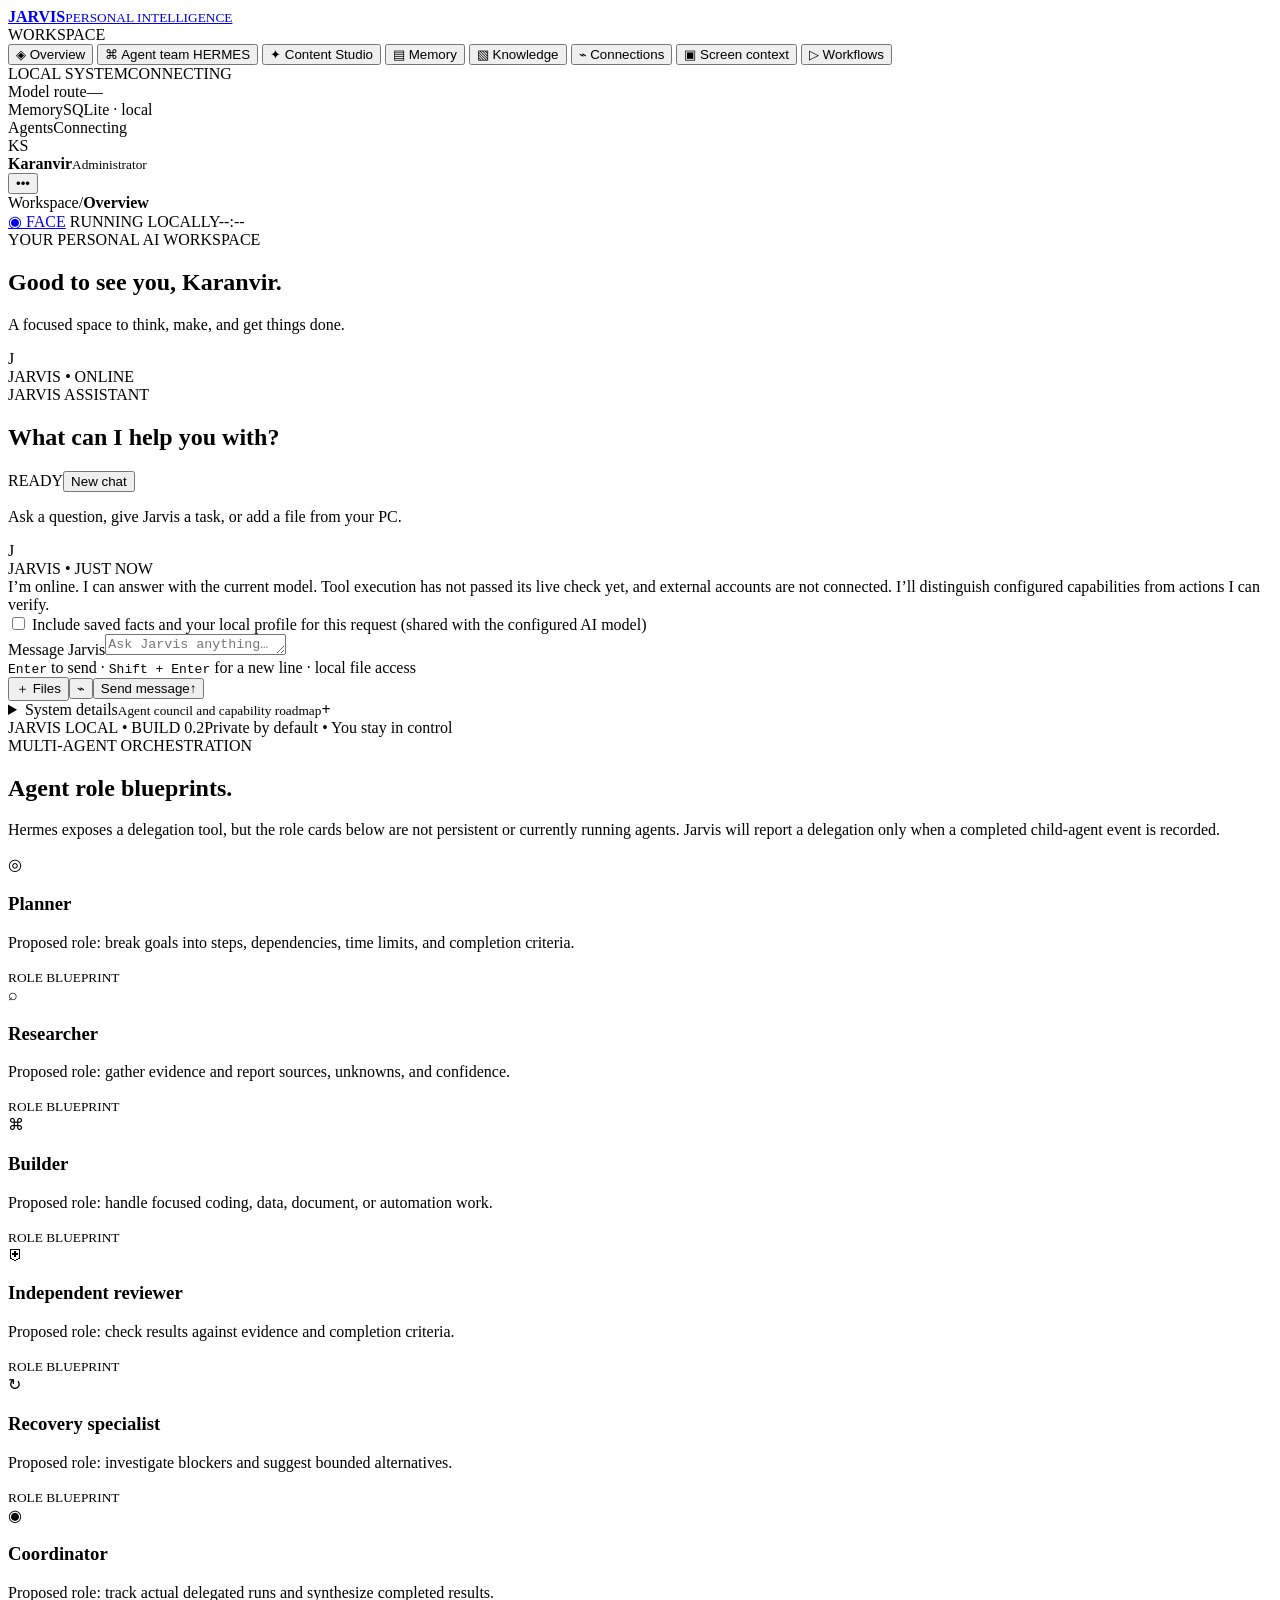
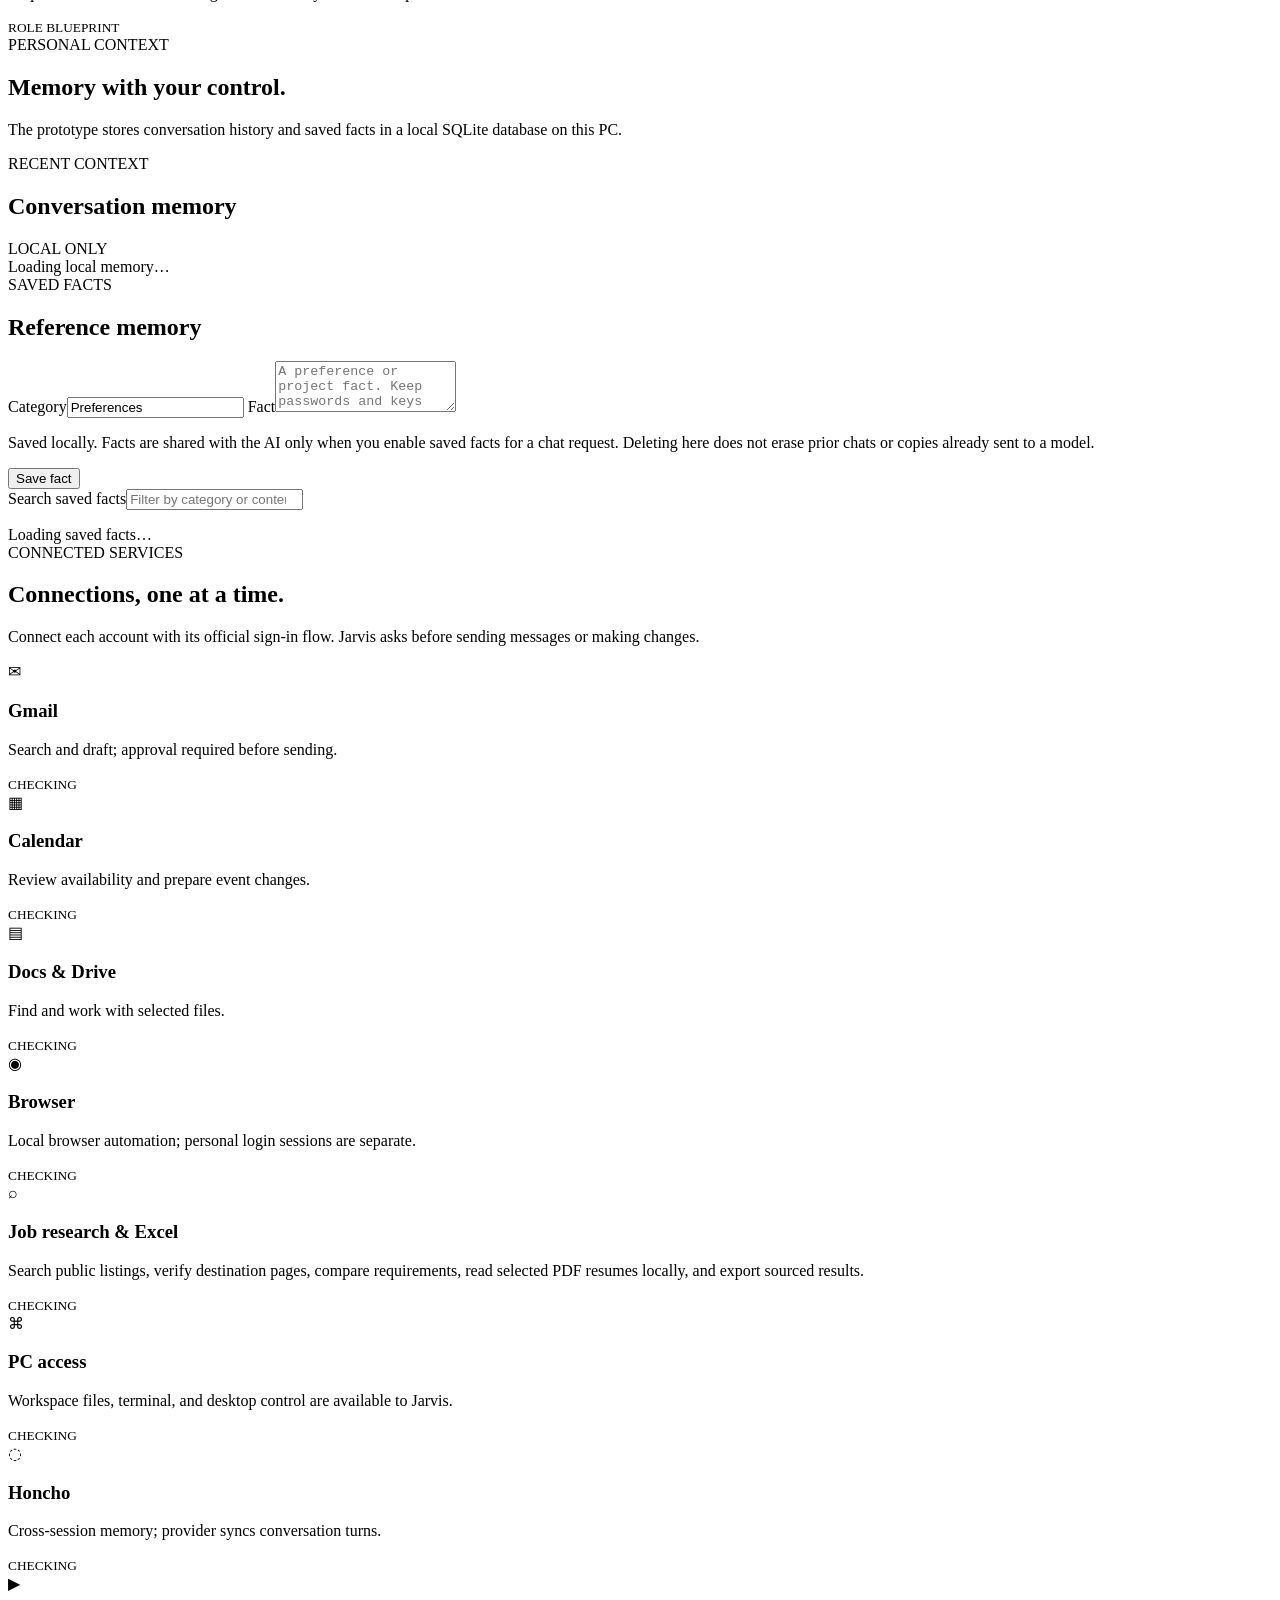
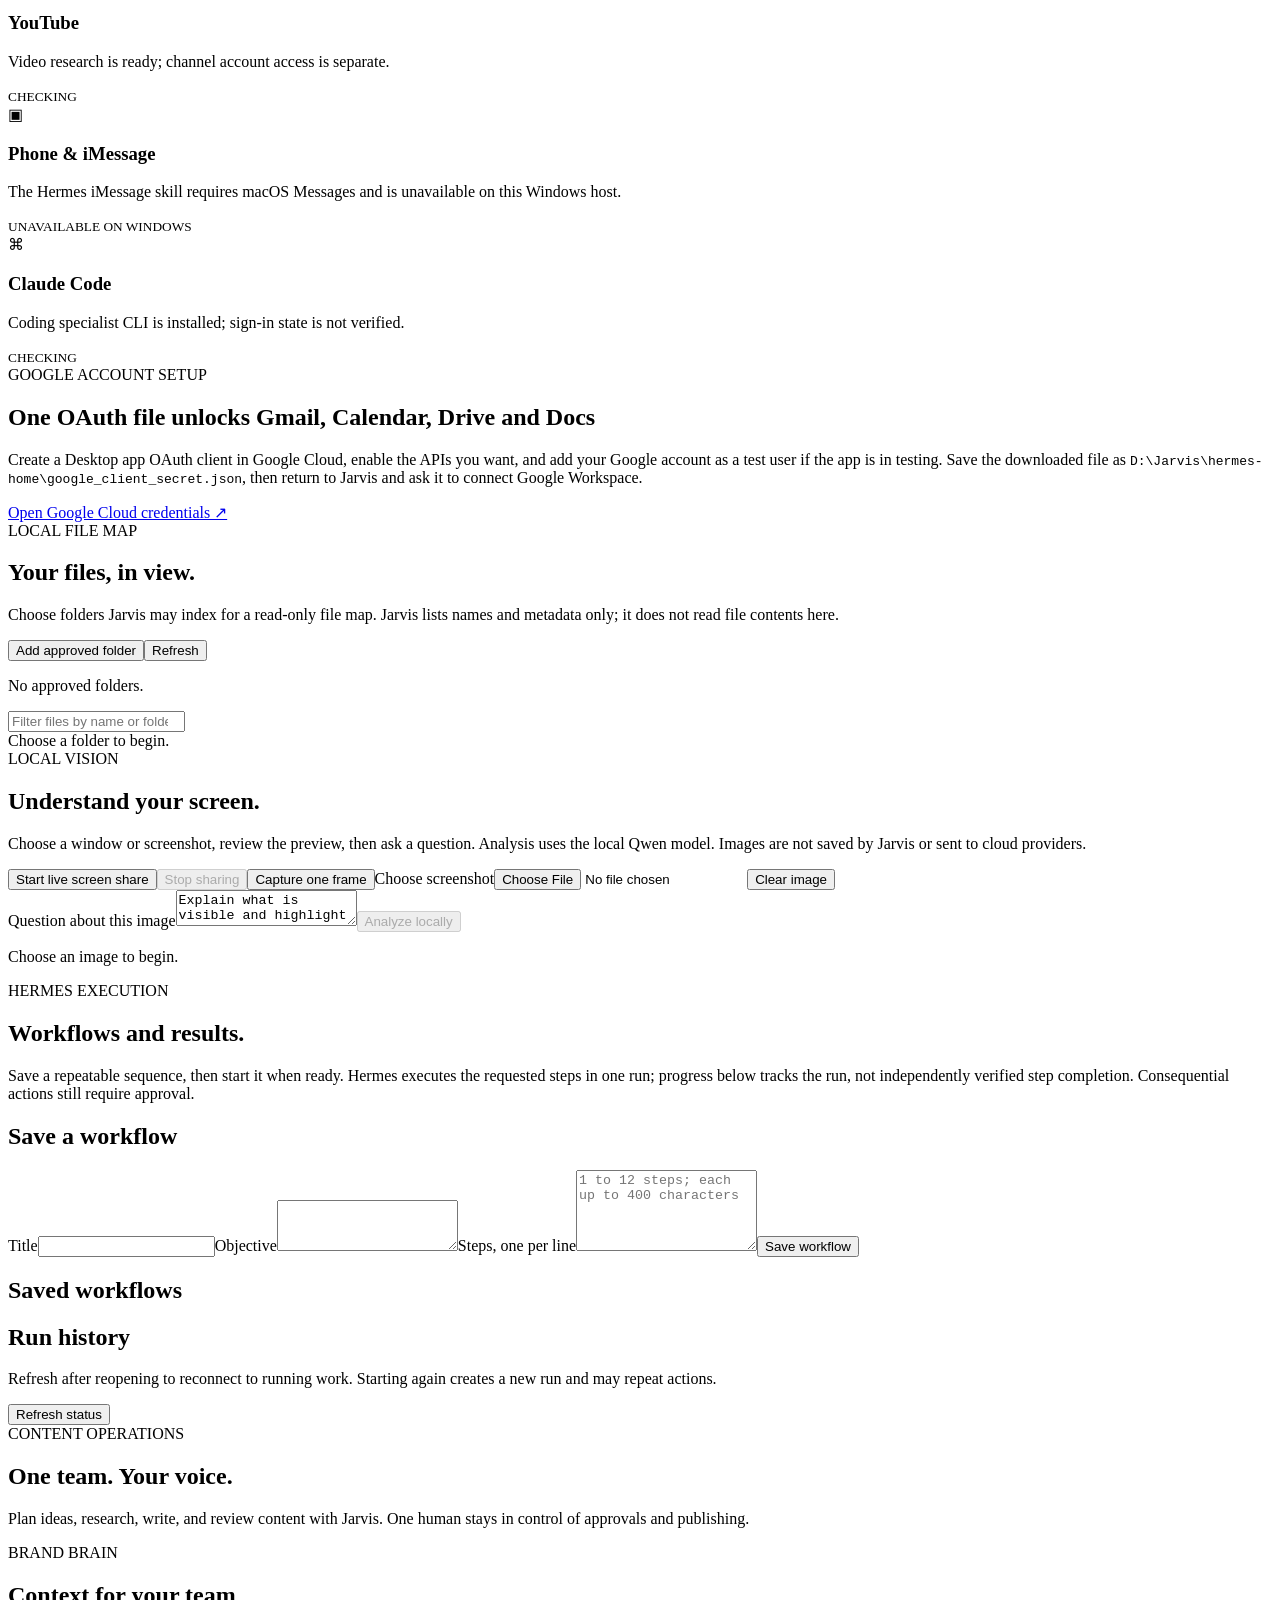
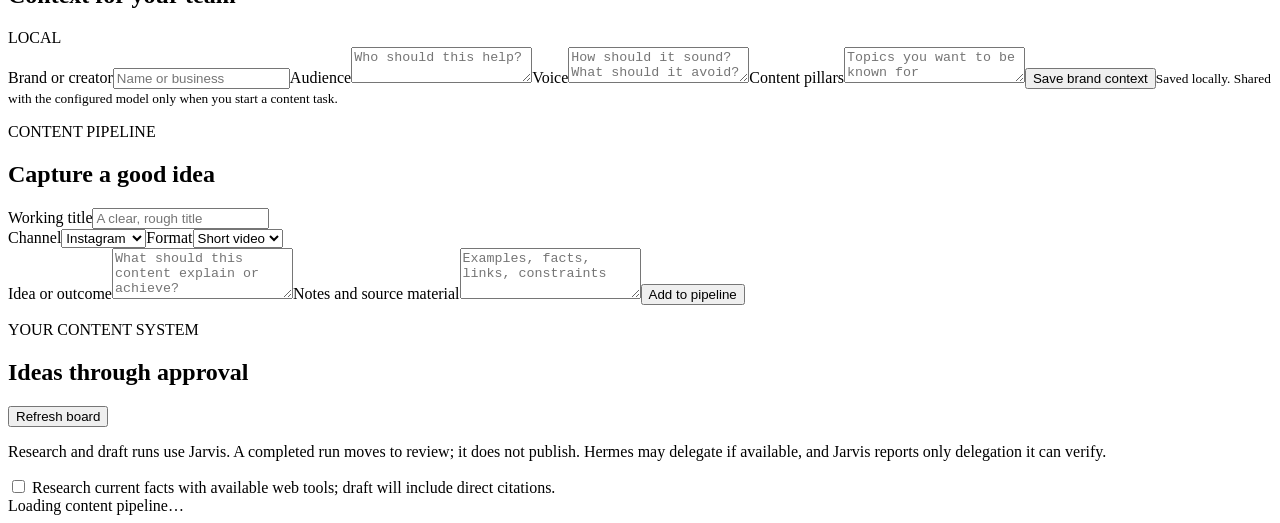
==== commit e48d4184: "feat: add content studio and task workspace" ====
--- a/ui/index.html
+++ b/ui/index.html
@@ -20,6 +20,7 @@
       <nav class="nav-list" aria-label="Main navigation">
         <button class="nav-item active" data-view="overview"><span class="nav-icon">◈</span> Overview</button>
         <button class="nav-item" data-view="agents"><span class="nav-icon">⌘</span> Agent team <span class="nav-badge">HERMES</span></button>
+        <button class="nav-item" data-view="content"><span class="nav-icon">✦</span> Content Studio</button>
         <button class="nav-item" data-view="memory"><span class="nav-icon">▤</span> Memory</button>
         <button class="nav-item" data-view="knowledge"><span class="nav-icon">▧</span> Knowledge</button>
         <button class="nav-item" data-view="connections"><span class="nav-icon">⌁</span> Connections</button>
@@ -98,8 +99,30 @@
         <div class="memory-layout"><div class="panel feature-panel"><h2>Save a workflow</h2><form id="workflow-form" class="memory-editor"><label>Title<input id="workflow-title" maxlength="100" required></label><label>Objective<textarea id="workflow-objective" maxlength="2000" required rows="3"></textarea></label><label>Steps, one per line<textarea id="workflow-steps" required rows="5" placeholder="1 to 12 steps; each up to 400 characters"></textarea></label><button type="submit" class="run-stop">Save workflow</button></form><p id="workflow-status" role="status" aria-live="polite"></p></div><div class="panel feature-panel"><h2>Saved workflows</h2><div id="workflow-list" class="memory-list"></div></div></div>
         <div class="panel feature-panel"><h2>Run history</h2><p>Refresh after reopening to reconnect to running work. Starting again creates a new run and may repeat actions.</p><button type="button" class="run-stop" id="refresh-workflows">Refresh status</button><div id="workflow-runs" class="memory-list"></div></div>
       </section>
+      <section class="view placeholder-view" id="view-content">
+        <div class="eyebrow">CONTENT OPERATIONS</div><h1>One team. <span>Your voice.</span></h1>
+        <p class="welcome-subtitle">Plan ideas, research, write, and review content with Jarvis. One human stays in control of approvals and publishing.</p>
+        <div class="content-studio-grid">
+          <section class="panel content-panel"><div class="panel-heading compact"><div><div class="section-kicker">BRAND BRAIN</div><h2>Context for your team</h2></div><span class="coming-tag">LOCAL</span></div>
+            <form id="content-profile-form" class="memory-editor"><label>Brand or creator<input id="content-brand" maxlength="160" placeholder="Name or business"></label><label>Audience<textarea id="content-audience" maxlength="1200" rows="2" placeholder="Who should this help?"></textarea></label><label>Voice<textarea id="content-voice" maxlength="1600" rows="2" placeholder="How should it sound? What should it avoid?"></textarea></label><label>Content pillars<textarea id="content-pillars" maxlength="1200" rows="2" placeholder="Topics you want to be known for"></textarea></label><button class="run-stop" type="submit">Save brand context</button><small>Saved locally. Shared with the configured model only when you start a content task.</small></form><p id="content-profile-status" role="status" aria-live="polite"></p>
+          </section>
+          <section class="panel content-panel"><div class="panel-heading compact"><div><div class="section-kicker">CONTENT PIPELINE</div><h2>Capture a good idea</h2></div></div>
+            <form id="content-item-form" class="memory-editor"><label>Working title<input id="content-title" maxlength="140" required placeholder="A clear, rough title"></label><div class="content-form-row"><label>Channel<select id="content-channel"><option>Instagram</option><option>YouTube</option><option>LinkedIn</option><option>TikTok</option><option>X</option><option>Newsletter</option><option>Website</option></select></label><label>Format<select id="content-format"><option>Short video</option><option>Long video</option><option>Carousel</option><option>Post</option><option>Newsletter</option><option>Article</option></select></label></div><label>Idea or outcome<textarea id="content-topic" maxlength="2500" rows="3" required placeholder="What should this content explain or achieve?"></textarea></label><label>Notes and source material<textarea id="content-notes" maxlength="2500" rows="3" placeholder="Examples, facts, links, constraints"></textarea></label><button class="run-stop" type="submit">Add to pipeline</button></form><p id="content-item-status" role="status" aria-live="polite"></p>
+          </section>
+        </div>
+        <section class="panel content-board-panel"><div class="panel-heading"><div><div class="section-kicker">YOUR CONTENT SYSTEM</div><h2>Ideas through approval</h2></div><button class="run-stop" type="button" id="content-refresh">Refresh board</button></div><p class="panel-copy">Research and draft runs use Jarvis. A completed run moves to review; it does not publish. Hermes may delegate if available, and Jarvis reports only delegation it can verify.</p><label class="content-research-toggle"><input type="checkbox" id="content-live-research"> Research current facts with available web tools; draft will include direct citations.</label><div id="content-board" class="content-board"><div class="empty-state">Loading content pipeline…</div></div></section>
+      </section>
     </main>
   </div>
+  <dialog class="task-workspace" id="task-workspace" aria-labelledby="task-workspace-title">
+    <header class="task-workspace-header"><div class="task-workspace-brand"><span class="brand-mark"><span></span><span></span><span></span><span></span></span><div><small>JARVIS TASK ROOM</small><strong id="task-workspace-title">Working on your task</strong></div></div><div class="task-workspace-header-actions"><span class="task-run-pill" id="task-run-state">CONNECTING</span><button class="task-icon-button" type="button" id="task-workspace-close" aria-label="Close task workspace">×</button></div></header>
+    <div class="task-workspace-body">
+      <section class="task-focus panel"><div class="task-focus-orb" aria-hidden="true"><span class="task-orbit orbit-a"></span><span class="task-orbit orbit-b"></span><span class="task-orb-core">J</span></div><div class="task-focus-copy"><div class="section-kicker">LIVE TASK</div><h2 id="task-focus-title">Starting work</h2><p id="task-focus-status">Connecting to Hermes…</p><small id="task-run-id"></small></div><button type="button" class="run-stop" id="task-stop">Stop task</button></section>
+      <div class="task-room-grid"><section class="panel task-flow-panel"><div class="panel-heading compact"><div><div class="section-kicker">EXECUTION FLOW</div><h2>What Jarvis is doing</h2></div><span class="task-live-indicator"><i></i> LIVE</span></div><div class="task-phase-list" id="task-phase-list"></div><p class="task-evidence-note">Stages show run lifecycle. Agent and tool cards appear only when Hermes records events.</p></section><section class="panel task-agents-panel"><div class="panel-heading compact"><div><div class="section-kicker">OBSERVED WORK</div><h2>Agents & tools</h2></div><span class="task-observed-count" id="task-observed-count">0 EVENTS</span></div><div id="task-activity" class="task-activity"><div class="empty-state">Waiting for observable agent or tool activity.</div></div></section></div>
+      <section class="panel task-result-panel" id="task-result-panel" hidden><div class="panel-heading compact"><div><div class="section-kicker">DELIVERABLE</div><h2>Task result</h2></div></div><pre id="task-result"></pre></section>
+    </div>
+    <footer class="task-workspace-footer"><span>Local task view · Evidence reflects events reported by Hermes</span><button type="button" class="run-stop" id="task-workspace-done">Return to chat</button></footer>
+  </dialog>
   <script src="/components/app.js" defer></script>
   <script src="/components/features.js" defer></script>
 </body>
